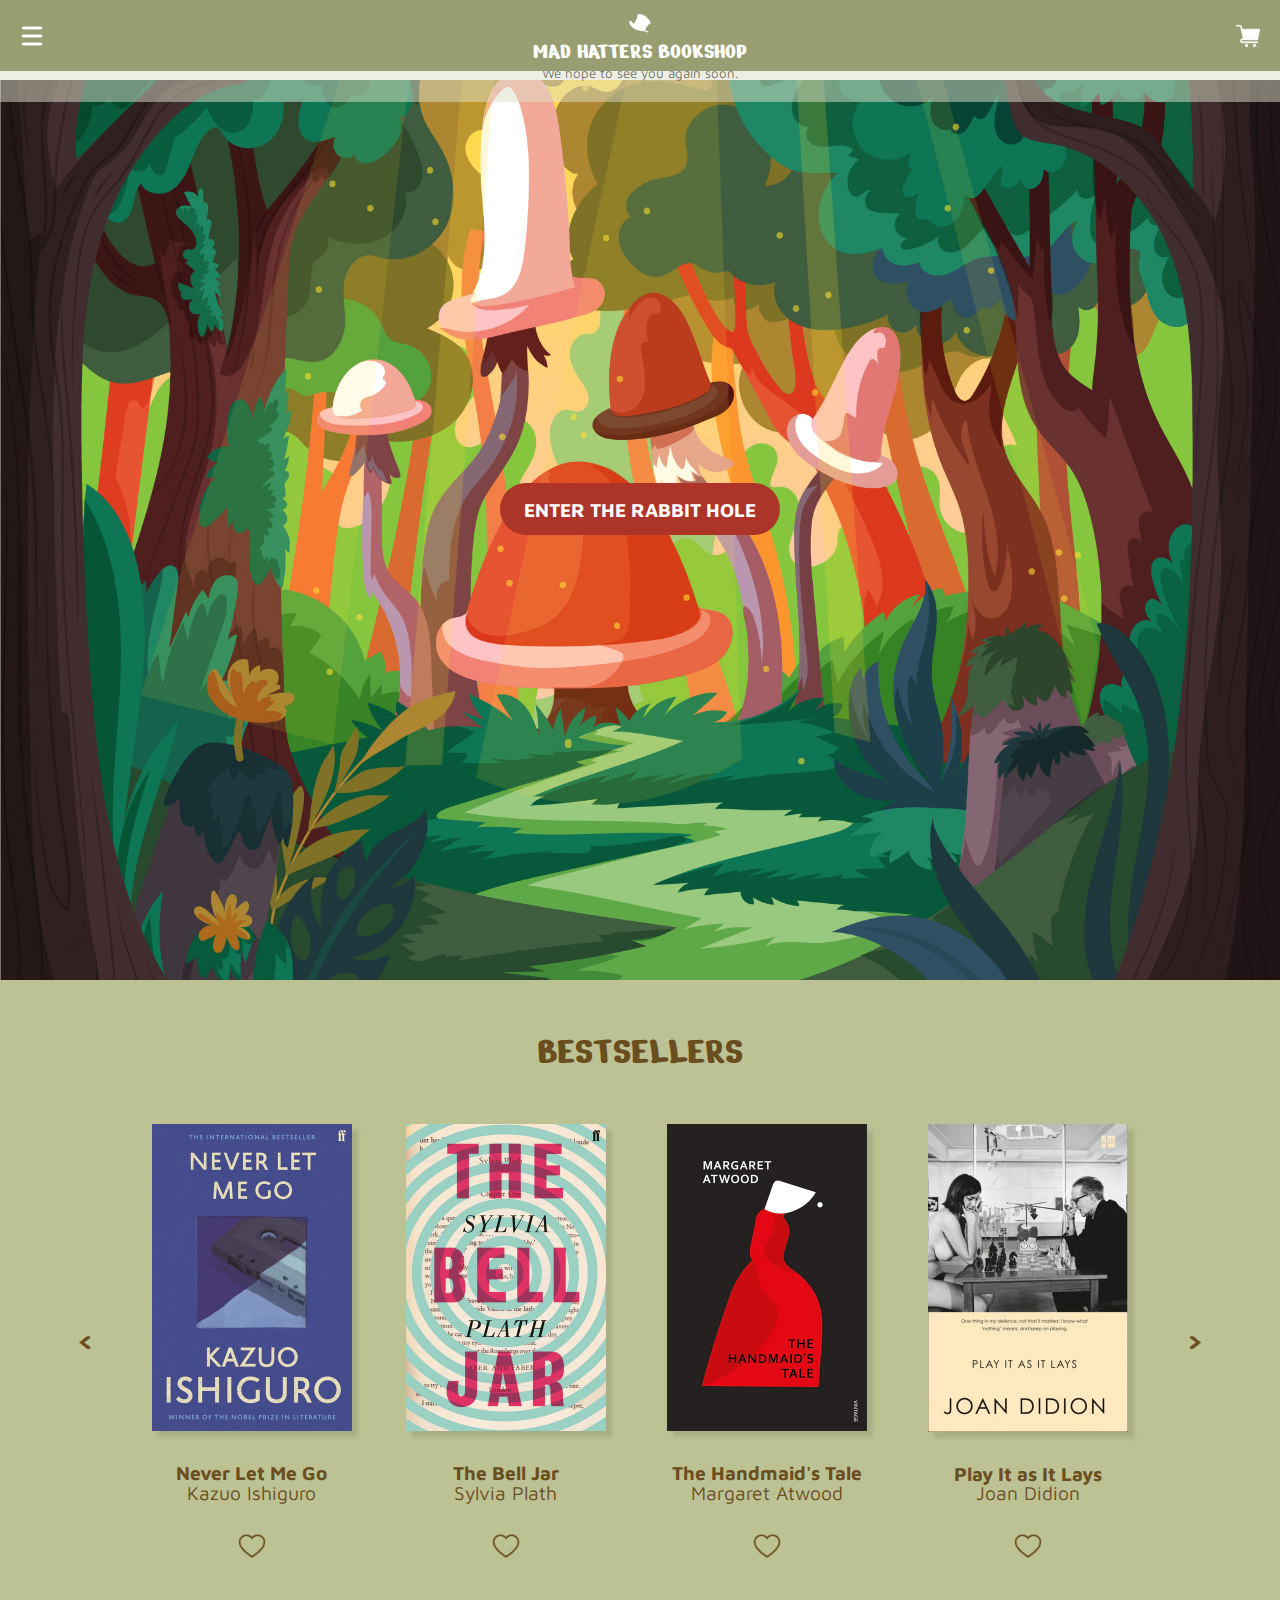
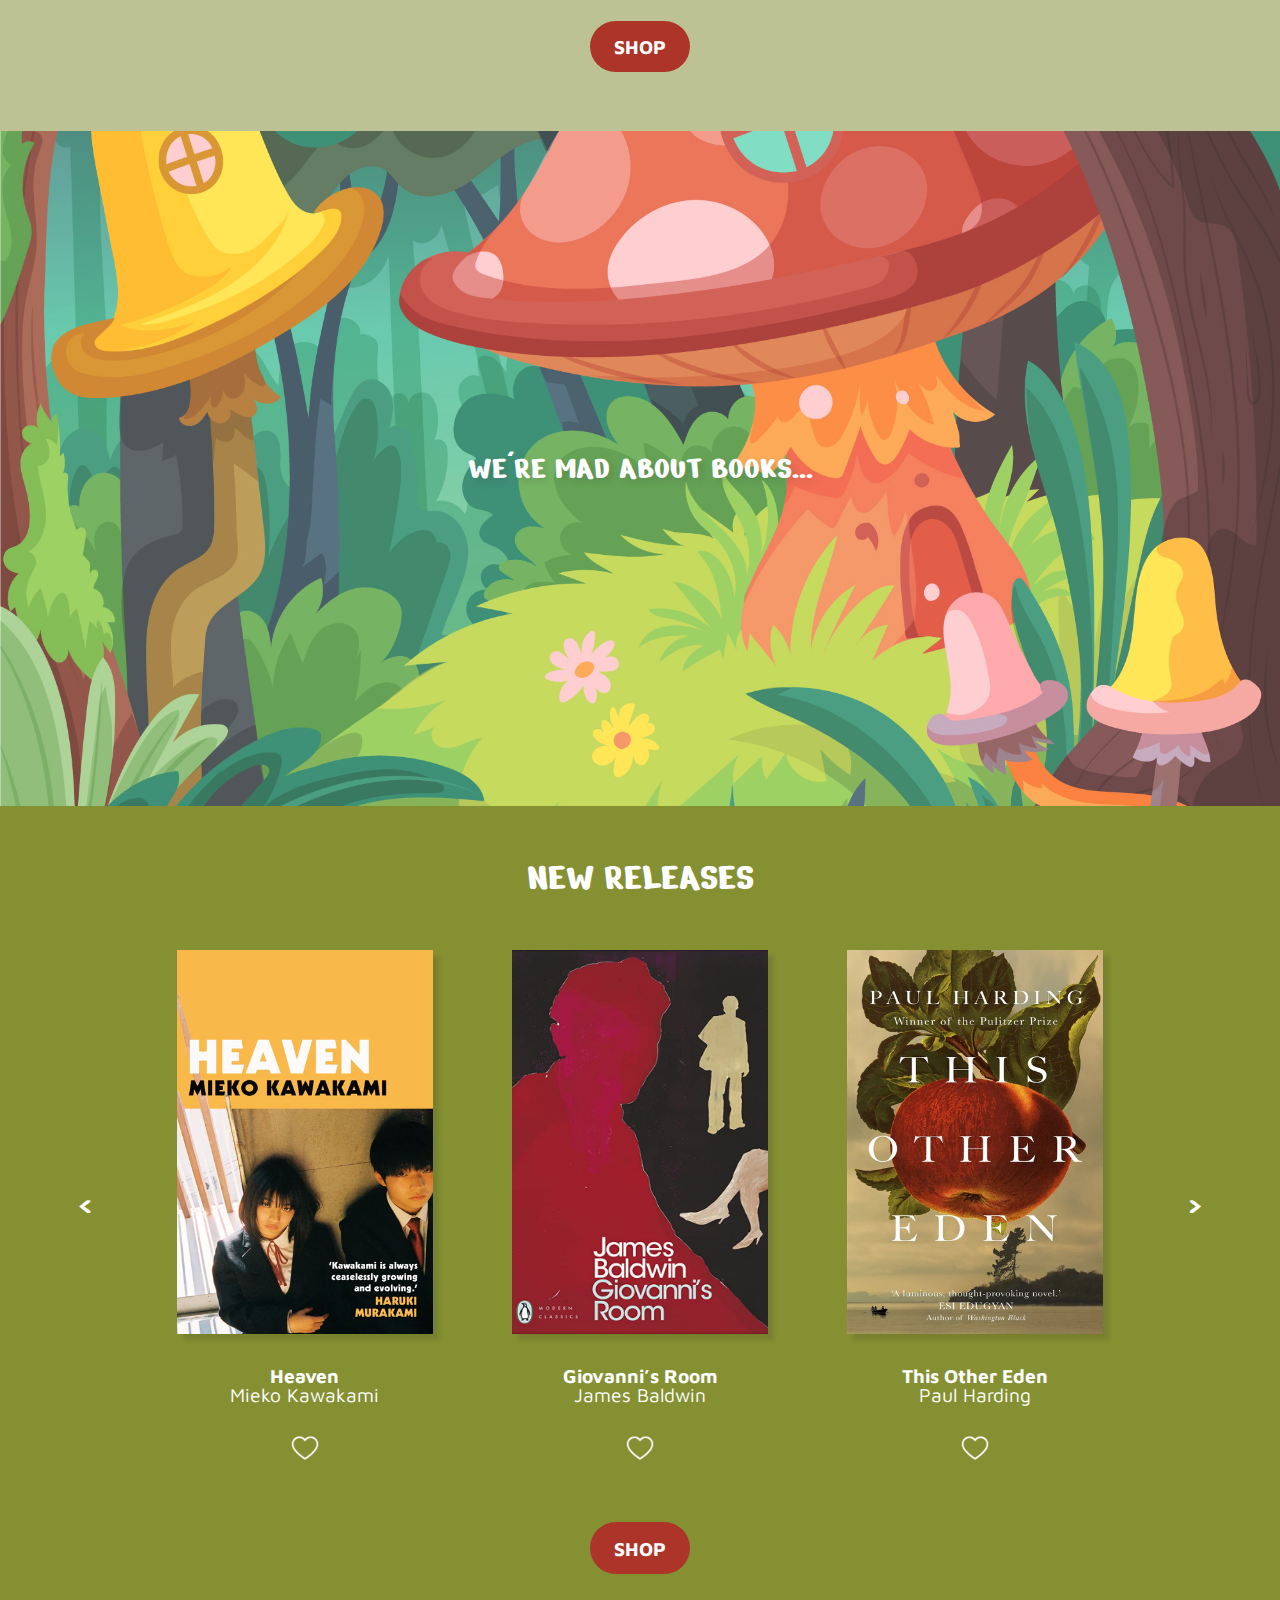
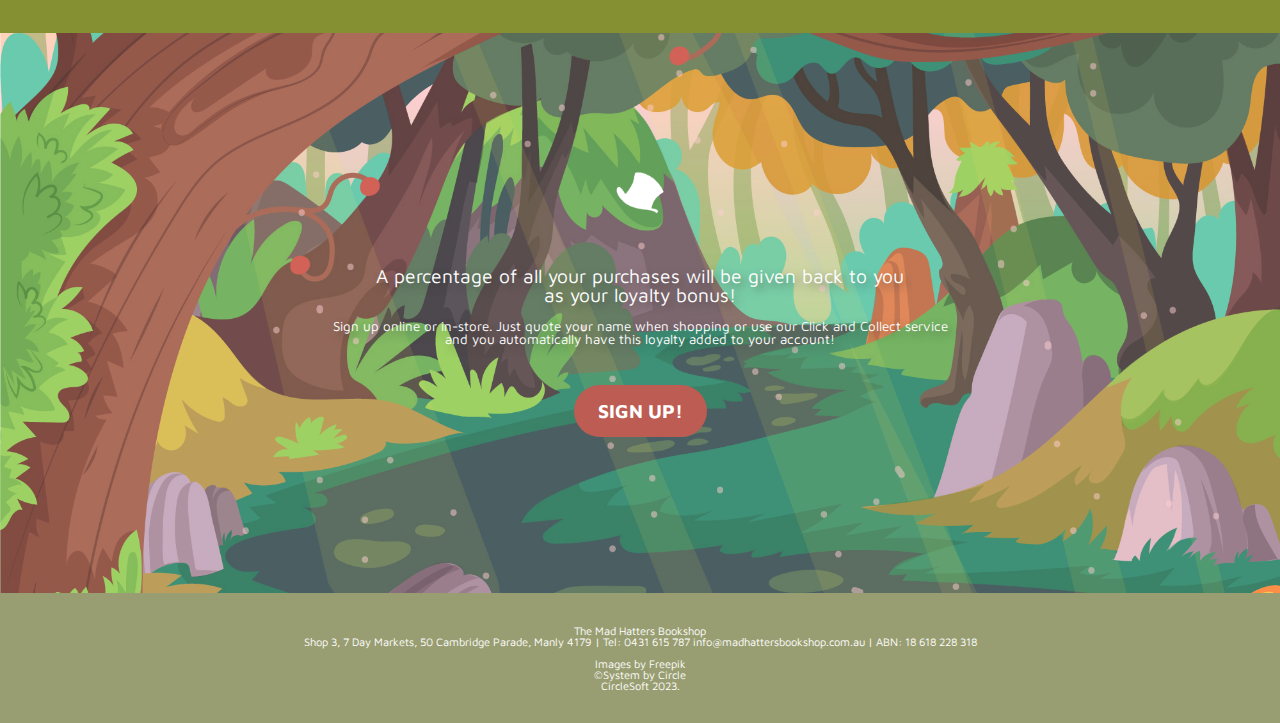
==== index.html @ 06f4a1dd "Merge branch 'main' of https://github.com/qiqqy/INFO20005-Project" ====
<!DOCTYPE html>
<html lang="en">
<head>
    <meta charset="UTF-8">
    <meta http-equiv="X-UA-Compatible" content="IE=edge">
    <meta name="viewport" content="width=device-width, initial-scale=1.0">
    <title>Home</title>
    <link rel="icon" href="Images/icons/hat-brown.png" type="image/x-icon">
    <!--css file links-->
    <link rel="stylesheet" type="text/css" href="styles.css">
    <link rel="stylesheet" type="text/css" href="colours.css">
    <link rel="stylesheet" type="text/css" href="typography.css">
    <!--font links-->
    <link rel="preconnect" href="https://fonts.googleapis.com">
    <link rel="preconnect" href="https://fonts.gstatic.com" crossorigin>
    <link href="https://fonts.googleapis.com/css2?family=Nerko+One&display=swap" rel="stylesheet">
    <link href="https://fonts.googleapis.com/css2?family=Maven+Pro:wght@400;500;600;700;800;900&display=swap" rel="stylesheet">
</head>
<body>
    <!--order confirmation-->
    <div id="confirmation" class="confirmation">
        <a href="javascript:void(0)" class="close-button" onclick="closeConfirmation()">&times;</a>
        <h6 class="bold">
            ORDER PLACED!
            </h6>
            <br>
            <h6>A confirmation email will be sent to your email shortly. 
                Thank you for shopping at Mad Hatters Bookshop. <br> We hope to see you again soon.
            </h6>
    </div>
     <!--side menu-->
     <div id="menu" class="menu">
        <a href="javascript:void(0)" class="close-button" onclick="closeMenu()">&times;</a>
        <h3>
            <a href="#about">About</a>
            <a href="#what's-on">What's On</a>
            <a href="#book-clubs">Book Clubs</a>
            <a href="#schools">Schools</a>
            <a href="#mad-Rewards">Mad Rewards</a>
            <a href="#Whimsical-tales">Whimsical Tales</a>
            <a href="#blog">Blog</a>
            <a href="#contact">Contact</a>
        </h3>
    </div>
    <!--side cart-->
    <div id="cart" class="cart">
        <div class="cart-top">
            <div class="cart-heading">
                <h1>YOUR CART</h1>
                <a href="javascript:void(0)" class="close-button" onclick="closeCart()">&times;</a>
            </div>
            <div class="shopping__books-block">
                <div class="shopping__product-card">
                    <img src="Images/book-covers/giovannis-room.webp" alt="Giovanni's Room by James Baldwin" class="shopping__product-card__image" onclick = "redirectToProduct()">
                    <div class="shopping__product-card__content" onclick = "redirectToProduct()">
                        <h6>Giovanni's Room</h6>
                        <h6>James Baldwin</h6>
                        <br>
                        <h6>$25.00</h6>
                        <p class="quantity-input">-&nbsp;&nbsp;&nbsp;1&nbsp;&nbsp;&nbsp;+</p>
                    </div>
                    <div class="close-button">&times;</div>
                </div>
                <div class="shopping__product-card">
                    <img src="Images/book-covers/play-it-as-it-lays.webp" alt="Play It As It Lays by Joan Didion" class="shopping__product-card__image" onclick = "redirectToProduct2()">
                    <div class="shopping__product-card__content" onclick = "redirectToProduct2()">
                        <h6>Play It As It Lays</h6>
                        <h6>Joan Didion</h6>
                        <br>
                        <h6>$25.00</h6>
                        <p class="quantity-input">-&nbsp;&nbsp;&nbsp;1&nbsp;&nbsp;&nbsp;+</p>
                    </div>
                    <div class="close-button">&times;</div>
                </div>
            </div>
        </div>
        <div class="cart-bottom">
            <div class="cart-total">
                <h4>TOTAL:</h4>
                <h4>46.00 AUD</h4>
            </div>
            <button class="button" onclick = "redirectToCheckout()">CHECKOUT</button>
        </div>
    </div>
    <!--main content-->
    <header>
        <div class="nav">
            <div class="header">
            <ul>
                <li onclick="openMenu()"><img src="Images/icons/menu.png" alt="Menu" class="icon"></li>
                <li>
                    <a href="index.html" class="center">
                        <img src="Images/icons/hat-white.png" alt="" class="icon icon--logo">
                        <h1 class="title">MAD HATTERS BOOKSHOP</h1>
                    </a>
                </li>
                <li onclick="openCart()"><img src="Images/icons/cart.png" alt="Cart" class="icon"></li>
            </ul>
            </div>
            <input class="searchbar" type="text" placeholder=""></input>
        </div>
    </header>
    <main>
        <div class="hero-banner"> 
            <button onclick="scrollToSection()" class="button button--hero-banner">ENTER THE RABBIT HOLE</button>
        </div>
        <div id="bestsellers" class="bestsellers">
            <h1>BESTSELLERS</h1>
            <div class="books-block">
                <button class="scroll-arrow">&lt;</button>
                <div class="product-card">
                    <img src="Images/book-covers/never-let-me-go.webp" alt="Never Let Me Go by Kazuo Ishiguro" class="product-card__image">
                    <div class="product-card__content">
                        <h5>Never Let Me Go</h5>
                        <h5>Kazuo Ishiguro</h5>
                    </div>
                    <img src="Images/icons/heart.png" class="icon icon--heart">
                    <img src="Images/icons/heart-filled.png" class="icon">
                </div>            
                <div class="product-card">
                    <img src="Images/book-covers/the-bell-jar.webp" alt="The Bell Jar by Sylvia Plath" class="product-card__image">
                    <div class="product-card__content">
                        <h5>The Bell Jar</h5>
                        <h5>Sylvia Plath</h5>
                    </div>
                    <img src="Images/icons/heart.png" class="icon icon--heart">
                    <img src="Images/icons/heart-filled.png" class="icon">
                </div>
                <div class="product-card">
                    <img src="Images/book-covers/the-handmaids-tale.webp" alt="The Handmaid's Tale by Margaret Atwood" class="product-card__image">
                    <div class="product-card__content">
                        <h5>The Handmaid's Tale</h5>
                        <h5>Margaret Atwood</h5>
                    </div>
                    <img src="Images/icons/heart.png" class="icon icon--heart">
                    <img src="Images/icons/heart-filled.png" class="icon">
                </div>
                <div class="product-card">
                    <img src="Images/book-covers/play-it-as-it-lays.webp" alt="Play It as It Lays by Joan Didion" class="product-card__image" onclick = "redirectToProduct2()">
                    <div class="product-card__content" onclick = "redirectToProduct2()">
                        <h5>Play It as It Lays</h5>
                        <h5>Joan Didion</h5>
                    </div>
                    <img src="Images/icons/heart.png" class="icon icon--heart">
                    <img src="Images/icons/heart-filled.png" class="icon">
                </div>
                <button class="scroll-arrow">&gt;</button>
            </div>
            <button onclick = "redirectToShopping()" class="button">SHOP</button>
        </div>
        <div class="hero-banner hero-banner--image2">
            <h2>WE'RE MAD ABOUT BOOKS...</h2>
        </div>
        <div class="new-releases">
            <h1>NEW RELEASES</h1>
            <div class="books-block books-block--white">
                <button class="scroll-arrow scroll-arrow--white">&lt;</button>
                <div class="product-card">
                    <img src="Images/book-covers/heaven.webp" alt="Heaven by Mieko Kawakami" class="product-card__image product-card__image--large">
                    <div class="product-card__content">
                        <h5>Heaven</h5>
                        <h5>Mieko Kawakami</h5>
                    </div>
                    <img src="Images/icons/heart-white.png" class="icon icon--heart">
                    <img src="Images/icons/heart-filled.png" class="icon">
                </div>            
                <div class="product-card">
                    <img src="Images/book-covers/giovannis-room.webp" alt="Giovanni's Room by James Baldwin" class="product-card__image product-card__image--large" onclick = "redirectToProduct()">
                    <div class="product-card__content" onclick = "redirectToProduct()">
                        <h5>Giovanni’s Room</h5>
                        <h5>James Baldwin</h5>
                    </div></a>
                    <img src="Images/icons/heart-white.png" class="icon icon--heart">
                    <img src="Images/icons/heart-filled.png" class="icon">
                </div>
                <div class="product-card">
                    <img src="Images/book-covers/this-other-eden.webp" alt="This Other Eden by Paul Harding" class="product-card__image product-card__image--large">
                    <div class="product-card__content">
                        <h5>This Other Eden</h5>
                        <h5>Paul Harding</h5>
                    </div>
                    <img src="Images/icons/heart-white.png" class="icon icon--heart">
                    <img src="Images/icons/heart-filled.png" class="icon">
                </div>
                <button class="scroll-arrow scroll-arrow--white">&gt;</button>
            </div>
            <button class="button">SHOP</button>
        </div>
        <div class="sign-up hero-banner hero-banner--image3">
            <img src="Images/icons/hat-white.png" alt="" class="icon icon--heart">
            <h4>
                DID YOU KNOW...<br>
                that by joining our Mad Rewards program, you can earn<br> 
                free books by being a regular customer?
            </h4>
            <br>
            <br>
            <h5>
                A percentage of all your purchases will be given back to you<br>
                as your loyalty bonus!<br>
            </h5>
            <br>
            <h6>
                Sign up online or in-store. Just quote your name when shopping or use our Click and Collect service<br>
                and you automatically have this loyalty added to your account!
            </h6>
            <button class="button">SIGN UP!</button>
        </div>
    </main>
    <footer>
        <div class="footer">
            <p>
                The Mad Hatters Bookshop<br>
                Shop 3, 7 Day Markets, 50 Cambridge Parade, Manly 4179 | Tel: 0431 615 787  info@madhattersbookshop.com.au | ABN: 18 618 228 318<br>
                <br>
                Images by <a href="https://www.freepik.com/free-vector/hand-drawn-flat-design-enchanted-forest-illustration_25259719.htm#from_view=detail_serie">Freepik</a><br>
                ©System by Circle<br>
                CircleSoft 2023.
            </p>
        </div>
    </footer>
    <!-- JS file link -->
    <script src="script.js"></script>
</body>
</html>
---- styles.css ----
/* 
CSS Reset

    http://meyerweb.com/eric/tools/css/reset/ 
   v2.0 | 20110126
   License: none (public domain)
*/

html, body, div, span, applet, object, iframe,
h1, h2, h3, h4, h5, h6, p, blockquote, pre,
a, abbr, acronym, address, big, cite, code,
del, dfn, em, img, ins, kbd, q, s, samp,
small, strike, strong, sub, sup, tt, var,
b, u, i, center,
dl, dt, dd, ol, ul, li,
fieldset, form, label, legend,
table, caption, tbody, tfoot, thead, tr, th, td,
article, aside, canvas, details, embed, 
figure, figcaption, footer, header, hgroup, 
menu, nav, output, ruby, section, summary,
time, mark, audio, video {
	margin: 0;
	padding: 0;
	border: 0;
	font-size: 100%;
	font: inherit;
	vertical-align: baseline;
}
/* HTML5 display-role reset for older browsers */
article, aside, details, figcaption, figure, 
footer, header, hgroup, menu, nav, section {
	display: block;
}
body {
	line-height: 1;
}
ol, ul {
	list-style: none;
}
blockquote, q {
	quotes: none;
}
blockquote:before, blockquote:after,
q:before, q:after {
	content: '';
	content: none;
}
table {
	border-collapse: collapse;
	border-spacing: 0;
}



@import url('colours.css');
@import url('typography.css');

/* UTILITY CLASSES */

.center{
    display: flex;
    flex-direction: column;
    align-items: center;
    justify-content: center;
}

.left-align {
    text-align: left;
  }

.nerko-one {
    font-family: Nerko One;
}

.wider-letter-spacing {
    letter-spacing: 0.125rem;
  }

.margin-top {
    margin-top: var(--spacing-lg);
}

.bold {
    font-weight: bold;
}

/* GENERAL */

.title{
    font-size: var(--text-lg);
    font-family: Nerko One;
    color: var(--white);
    padding: 0;
    margin: var(--spacing-xxxs) var(--spacing-xxs) var(--spacing-xxs) var(--spacing-xxs);
}

.button{
    font-size: var(--text-md);
    font-family: Maven Pro;
    font-weight: bold;
    text-decoration: none;
    padding: var(--spacing-sm) var(--spacing-md);
    border: none;
    border-radius: 50px;
    margin: var(--spacing-lg);
    background-color: var(--red);
    color: var(--white);
    max-width: fit-content;
    align-self: center;
    cursor: pointer;
    text-transform: uppercase;
}

.button--hero-banner{
    margin-bottom: 5rem;
}

.button--small{
    font-size: var(--text-sm);
    margin: var(--spacing-sm);
}

.button:hover{
    background-color: var(--white);
    color: var(--green);
}

.close-button{
    position: absolute;
    right: var(--spacing-sm);
    padding: var(--spacing-sm);
    font-size: var(--text-md);
    color: var(--white);
    cursor: pointer;
}

.icon{
    width: 1.5em;
    height: auto;
    cursor: pointer;
}

.icon:not(.icon--logo):hover {
    transform: scale(1.1);
  }

.icon--heart{
    width: 1.5em;
    height: auto;
    transform: scale(1.1);
  }

.icon--logo{
    margin-top: 0.75rem;
}

h1{
    font-size: var(--text-xxxl);
    font-family: Nerko One;
    text-align: center;
}

h2{
    font-size: var(--text-xxl);
    font-family: Nerko One;
    text-align: center;
}

h3{
    font-size: var(--text-xl);
    font-family: Maven Pro;
    text-align: center;
}

h4{
    font-size: var(--text-lg);
    font-family: Maven Pro;
    text-align: center;
}

h5{
    font-size: var(--text-md);
    font-family: Maven Pro;
    text-align: center;
}

h6{
    font-size: var(--text-sm);
    font-family: Maven Pro;
    text-align: center;
}

p{
    font-size: var(--text-xs);
    font-family: Maven Pro; 
    text-align: center;
}

a{
    text-decoration: none;
    color: var(--color-link);
}

a:visited {
    color: var(--color-visited-link);
}

/* HOMEPAGE */

/* header */
.nav{
    background-color: var(--green);
    position: fixed;
    width: 100%;
    top: 0%;
    left: 0%;
    z-index: 9998;
}

ul{
    display: flex;
    justify-content: space-between;
    list-style-type: none;
    padding: 0 var(--spacing-md);
}

li{
    display: flex;
    align-items: center;
}

input.searchbar[type="text"] {
    background-color: var(--light-grey);
    position: fixed;
    background-image: url("Images/icons/Search.svg");
    background-repeat: no-repeat;
    border: none;
    border-radius: 0;
    width: 100%;
    opacity: 0.5;
    height: 0.7rem;
}

.menu{
    display: flex;
    flex-direction: column;
    background-color: var(--green-olive);
    height: 100vh;
    z-index: 9999;
    top: 0;
    left: 0;
    position: fixed;
    overflow-x: hidden;
    padding: var(--spacing-lg);
    transition: 0.5s ease-in;
    display: none;
}

.menu h3{
    padding-top: var(--spacing-sm);
}

.menu a:hover{
    transform: scale(1.1);
}

.menu a{
    text-decoration: none;
    color: var(--white);
    font-size: var(--text-md);
    display: block;
    padding: var(--spacing-sm);
}

.menu .close-button{
    font-size: var(--text-xl);
    padding: var(--spacing-xxxs);
}

.cart{
    display: flex;
    flex-direction: column;
    justify-content: space-between;
    background-color: var(--green-olive);
    z-index: 9999;
    top: 0;
    right: 0;
    bottom: 0;
    position: fixed;
    overflow-x: hidden;
    padding: var(--spacing-lg) var(--spacing-xxl) 0 var(--spacing-xl); 
    transition: 0.5s ease-in;
    display: none;
}
  
.cart h1{
    font-size: var(--spacing-lg);
    color: var(--white);
    padding: var(--spacing-xxxs) 0;
}

.cart h4{
    color: var(--white);
    font-size: var(--text-md);
    font-weight: bold;
}

.cart-heading{
    display: flex;
    justify-content: space-between;
}

.cart-heading .close-button{
    font-size: var(--text-xl);
    padding: var(--spacing-xxxs);
}

.cart .shopping__books-block{
    display: flex;
    flex-direction: column;
    justify-content: flex-start;
    align-content: flex-start;
}

.cart .shopping__product-card{
    flex-direction: row;
}

.cart .shopping__product-card__image{
    width: 6em;
    height: 9em;
}

.cart .shopping__product-card__content{
    padding-left: var(--spacing-md);
}

.cart .shopping__product-card__content h6{
    text-align: left;
    color: var(--white);
}

.cart .quantity-input{
    background-color: var(--green-olive);
    border: 0.8px solid var(--white);
    padding: 0.4rem;
    font-size: 0.8rem;
    cursor: pointer;
    margin-left: 0;
}

.cart-bottom{
    display: flex;
    flex-direction: column;
    margin-top: var(--spacing-xl);
}

.cart-total{
    display: flex;
    justify-content: space-between;
}

.cart .button{
    align-self:flex-end;
    margin: var(--spacing-sm) 0 var(--spacing-lg) 0;
    padding: var(--spacing-xs) var(--spacing-xl);
    text-align: center;
    align-self: flex-end;
}


/* main */
body{
    width: 100%;
    padding-top: 1.5rem;
    overscroll-behavior: none;
}

.hero-banner{
    background-image: url("Images/hero-banner.jpg"); 
    background-attachment: scroll;
    background-size: cover;
    background-position: center 50%; 
    display: flex;
    justify-content: center;
    flex-direction: column;
    height: 100vh;
    align-items: center;
}

.hero-banner--image2 {
    background-image: url("Images/hero-banner-2.jpg"); 
    background-color: var(--brown);
    opacity: 0.8;
    color: var(--white);
    justify-content: center;
    height: 75vh;
    text-shadow: 0.25rem 0.25rem 0.5rem rgba(0, 0, 0, 0.2);

}

.hero-banner--image3 {
    background-image: url("Images/hero-banner-3.jpg"); 
    background-color: var(--brown);
    opacity: 0.8;
    color: var(--white);
    justify-content: center;
    height: 35rem;
    text-shadow: 0.25rem 0.25rem 0.5rem rgba(0, 0, 0, 0.5);
}

.hero-banner--image3 h4{
    font-weight: bold;
}

.hero-banner--image3 .icon{
    width: 3em;
    height: auto;
    padding: var(--spacing-md)
}

.bestsellers{
    color: var(--brown);
    background-color: var(--green-light);
    display: flex;
    flex-direction: column;
    justify-content: center;
    padding: var(--spacing-xl) 0 var(--spacing-md) 0;
}

.books-block{
    display: flex;
    flex-wrap: wrap;
    justify-content: space-between;
    margin: var(--spacing-lg) var(--spacing-xl) var(--spacing-xxxs) var(--spacing-xl);
    color: var(--brown);
}

.books-block--white{
    color: var(--white);
}

.scroll-arrow {
    color: var(--brown);
    background: none;
    border: none;
    font-size: var(--text-xl);
    font-family: Nerko One;
    cursor: pointer;
    margin: var(--spacing-sm) var(--spacing-sm);
  }

.scroll-arrow--white {
    color: var(--white);
}

.product-card{
    display: flex; 
    flex-direction: column;
    justify-content: space-between;
    align-items: center;
    margin: var(--spacing-md);
}

.product-card__image{
    width: 12.5rem;
    box-shadow: 0.4rem 0.4rem 0.25rem rgba(0, 0, 0, 0.1);
    cursor: pointer;
}

.product-card__image--large{
    width: 16rem;
    height: 24rem;
}

.product-card__image:hover{
    transform: scale(1.1);
}

.product-card__content{
    text-align: center; 
    margin: var(--spacing-lg) var(--spacing-sm);
    cursor: pointer;
}

.product-card h5:first-child{
font-weight: bold;
}

.new-releases{
    color: var(--white);
    background-color: var(--green-dark);
    display: flex;
    flex-direction: column;
    justify-content: center;
    padding: var(--spacing-xl) 0 var(--spacing-md) 0;
}

.sign-up{
    color: var(--white);
    background-color: grey;
    display: flex;
    flex-direction: column;
    justify-content: center;
}

/* footer */
.footer{
    color: var(--white);
    background-color: var(--green);
    display: flex;
    justify-content: center;
    padding: var(--spacing-lg);
}

/* SHOPPING PAGE */

.shopping{
    display: flex;
    flex-direction: column;
    background-color: var(--green-light);
    padding: var(--spacing-xxl) var(--spacing-xxl) var(--spacing-xl) var(--spacing-xxl);
}

.shopping__top{
    display: flex;
    justify-content: space-between;
    color: var(--brown);
    margin: var(--spacing-lg) 0;
}

.shopping__top .icon{
    width: 2em;
    height: auto;
}

.shopping__books-block{
    display: flex;
    justify-content: space-between;
    flex-wrap: wrap;
    color: var(--brown);
}

.shopping__product-card{
    display: flex;
    flex-direction: column;
    justify-content: center;
    align-items: space-between;
    margin: var(--spacing-md) var(--spacing-xl) var(--spacing-lg) 0;
}

.shopping__product-card__image{
    width: 10em;
    height: 15em;
    box-shadow: 0.4rem 0.4rem 0.25rem rgba(0, 0, 0, 0.1);
    cursor: pointer;
}

.shopping__product-card__image:hover{
    transform: scale(1.02);
}

.shopping__product-card__content{
    display: flex;
    flex-direction: column;
    text-align: center;
    margin: var(--spacing-sm) 0 var(--spacing-xxxs) 0;
    cursor: pointer;
}

.shopping__product-card h6:first-child{
    font-weight: bold;
}

.shopping__product-card h6:last-child{
    font-weight: bold;
}

.shopping__product-card__buttons{
    display: flex;
    justify-content: center;
    align-items: center;
}

.shopping__bottom{
    display: flex;
    justify-content: center;
    align-items: center;
    margin-top: var(--spacing-xl);
}

.shopping__bottom .icon{
    height: 2em;
    width: auto;
}

/* PRODUCT PAGE */

.product{
    display: flex;
    flex-direction: column;
    justify-content: center;
    background-color: var(--green-light);
    padding: var(--spacing-xxl);
    color: var(--brown);
}

.product-block{
    display: flex;
    flex-direction: row;
    justify-content: center;
    margin: var(--spacing-lg);
}

.product__product-card__image {
    width: 50%;
    height: 50%;
    object-fit: contain;
    box-shadow: 0.5rem 0.5rem 0.25rem rgba(0, 0, 0, 0.1);
  }
  

.product__product-card__content{
    display: flex;
    flex-direction: column;
    margin-left: var(--spacing-xl);
    align-items: space-between;
}

.product__product-card__content > * + *{
    margin-top: var(--spacing-xxs);
}

.product__product-card__content :nth-child(3) {
    margin-top: var(--spacing-sm);
    margin-bottom: var(--spacing-md);
  }

.product__product-card__content > :nth-last-child(-n+3) { /* quantity and add to cart buttons */ 
    margin-left: auto;
}

.book-description h6 {
    font-size: 1rem;
    line-height: 130%;
}

.book-description > * + *{
    margin-top: var(--spacing-sm);
}

.book-info > * + *{
    margin-top: var(--spacing-xxs);
}

  .label {
    font-weight: bold;
  }

  .product-count {
    display: flex;
    align-items: center;
    margin-top: var(--spacing-xl);
    margin-bottom: var(--spacing-md);
  }

  
  .quantity-input {
    width: auto;
    text-align: center;
    font-family: Maven Pro;
    background-color: var(--green-light);
    color: var(--white);
    border: 1px solid var(--white);
    padding: 0.4rem;
    font-size: 1rem;
    cursor: pointer;
    margin: var(--spacing-xl) var(--spacing-md);
  }
  

/* CHECKOUT PAGE */

.checkout{
    display: flex;
    flex-direction: row;
    justify-content: space-between;
    background-color: var(--green-light);
    padding: var(--spacing-xl) var(--spacing-xxl) var(--spacing-xxl) var(--spacing-xxl);
}
  
.payment-form{
    display: flex;
    flex-direction: column;
    width: 90vh;
}

.form-group{
    margin-bottom: var(--spacing-sm);
    width: 97%;
}

.form-group span{
    color: var(--brown);
    font-size: var(--text-xs);
    font-family: Maven Pro;
}

.form-group-half{
    margin-bottom: var(--spacing-sm);
    display: flex;
    flex-direction: row;
    justify-content: space-between;
}

.form-group-half input[type="text"]{
    display: flex;
    flex-direction: row;
    justify-content: space-between;
    width: 45%;
}
   
.form-heading{
    color: var(--brown);
    text-align: left;
    margin-top: var(--spacing-md);
    margin-bottom: var(--spacing-xxs);
}

input[type="text"]{
    width: 100%;
    padding: 0.6rem;
    border: none;
    background-color: var(--brown-light);
    border-radius: 0.5rem;
}


  input[type="text"]::placeholder{
    color: var(--brown);
    font-family: Maven Pro;
    opacity: 1;
}

input[type="radio"]{
    width: 100%;
    padding: 0.6rem;
    border: none;
    background-color: var(--brown-light);
}

.radio-options{
    display: flex;
    flex-direction: row;
    justify-content: space-between;
}
  
.radio-button {
    color: var(--brown);
    display: inline-block;
    padding: var(--spacing-xs) var(--spacing-xxl);
    border: 3px solid var(--brown-light);
    background-color: var(--brown-light);
    cursor: pointer;
    margin-bottom: var(--spacing-sm);
}

.radio-button input[type="radio"] {
    display: none;
}

.radio-button:hover {
    background-color: var(--grey); 
}

.review{
    display: flex;
    flex-direction: column;
    width: 50vh;
}

.review h3{
    color: var(--brown);
    font-weight: bold;
    font-size: var(--text-lg);
    margin-top: var(--spacing-xxxs);
    opacity: 0.7;
}

.review .shopping__books-block{
    display: flex;
    flex-direction: column;
    padding-bottom: var(--spacing-sm);
}

.review .shopping__product-card{
    display: flex;
    flex-direction: row;
    justify-content: flex-start;
    margin: var(--spacing-xs) 0;
}

.review .shopping__product-card__image{
    width: 4rem;
    height: 6rem;
}

.review .shopping__product-card__content{
    display: flex;
    flex-direction: row;
    justify-content: space-between;
    width: 100%;
    text-align: left;
    padding-left: var(--spacing-md);
}

.review .shopping__product-card__content h6{
    text-align: left;
}

.review .shopping__product-card__content .details h6:last-child{
    font-weight: normal;
}

.calculations{
    display: flex;
    flex-direction: row;
    justify-content: space-between;
    color: var(--brown);
}

.headings h6{
    text-align: left;
}

.footer--checkout{
    display: flex;
    flex-direction: column;
    justify-content: flex-start;
    padding: var(--spacing-lg) var(--spacing-xxl);
    font-weight: bold;
}

.total-price{
    display: flex;
    justify-content: space-between;
}

.footer--checkout .button{
    align-self: flex-end;
    padding: var(--spacing-xs) var(--spacing-xl);
    margin-right: 0;
    margin-bottom: var(--spacing-sm);
}

.footer--checkout a{
    color: var(--brown);
    align-self: flex-end;
    margin-right: var(--spacing-xxxs);
}
---- colours.css ----
:root {
      /* Color palette */
    --green: #999E72;
    --red: #AD3428;

    --green-light: #BCC293;
    --green-dark: #859033;
    --green-olive: #807B55; /* for side shopping cart */
    
    --brown: #6B4E20;
    --brown-light: #a49f70;
  
    --grey: #bfbc9c;

    --white: #ffffff;
    --light-grey: #DEE0C9; /* for search bar */

    /* Links */
    --color-link: ;
    --color-visited-link: ; 

    /* Buttons */
    --color-hover: #ffffff;
    --color-active: #ffffff;
    --color-hover-text: #999E72;


}
---- typography.css ----
:root {

  /* Base size and scale ratio */
  --base-size: 1rem;
  --scale-ratio: 1.2;

  /* Text sizes */
  --text-xs: calc(var(--base-size) / (var(--scale-ratio) * var(--scale-ratio)));
  --text-sm: calc(var(--base-size) / (var(--scale-ratio)));
  --text-md: calc(var(--base-size) * var(--scale-ratio));
  --text-lg: calc(var(--base-size) * (var(--scale-ratio) * var(--scale-ratio)));
  --text-xl: calc(var(--base-size) * (var(--scale-ratio) * var(--scale-ratio) * var(--scale-ratio)));
  --text-xxl: calc(var(--base-size) * (var(--scale-ratio) * var(--scale-ratio) * var(--scale-ratio) * var(--scale-ratio)));
  --text-xxxl: calc(var(--base-size) * (var(--scale-ratio) * var(--scale-ratio) * var(--scale-ratio) * var(--scale-ratio) * var(--scale-ratio)));
  
  /* Spacing */
  --spacing-xxxs: 0.25em;
  --spacing-xxs: 0.375em;
  --spacing-xs: 0.5em;
  --spacing-sm: 0.75em;
  --spacing-md: 1.25em;
  --spacing-lg: 2em;
  --spacing-xl: 3.25em;
  --spacing-header: 4.45em;
  --spacing-xxl: 5.25em;
  --spacing-xxxl: 8.5em;
}
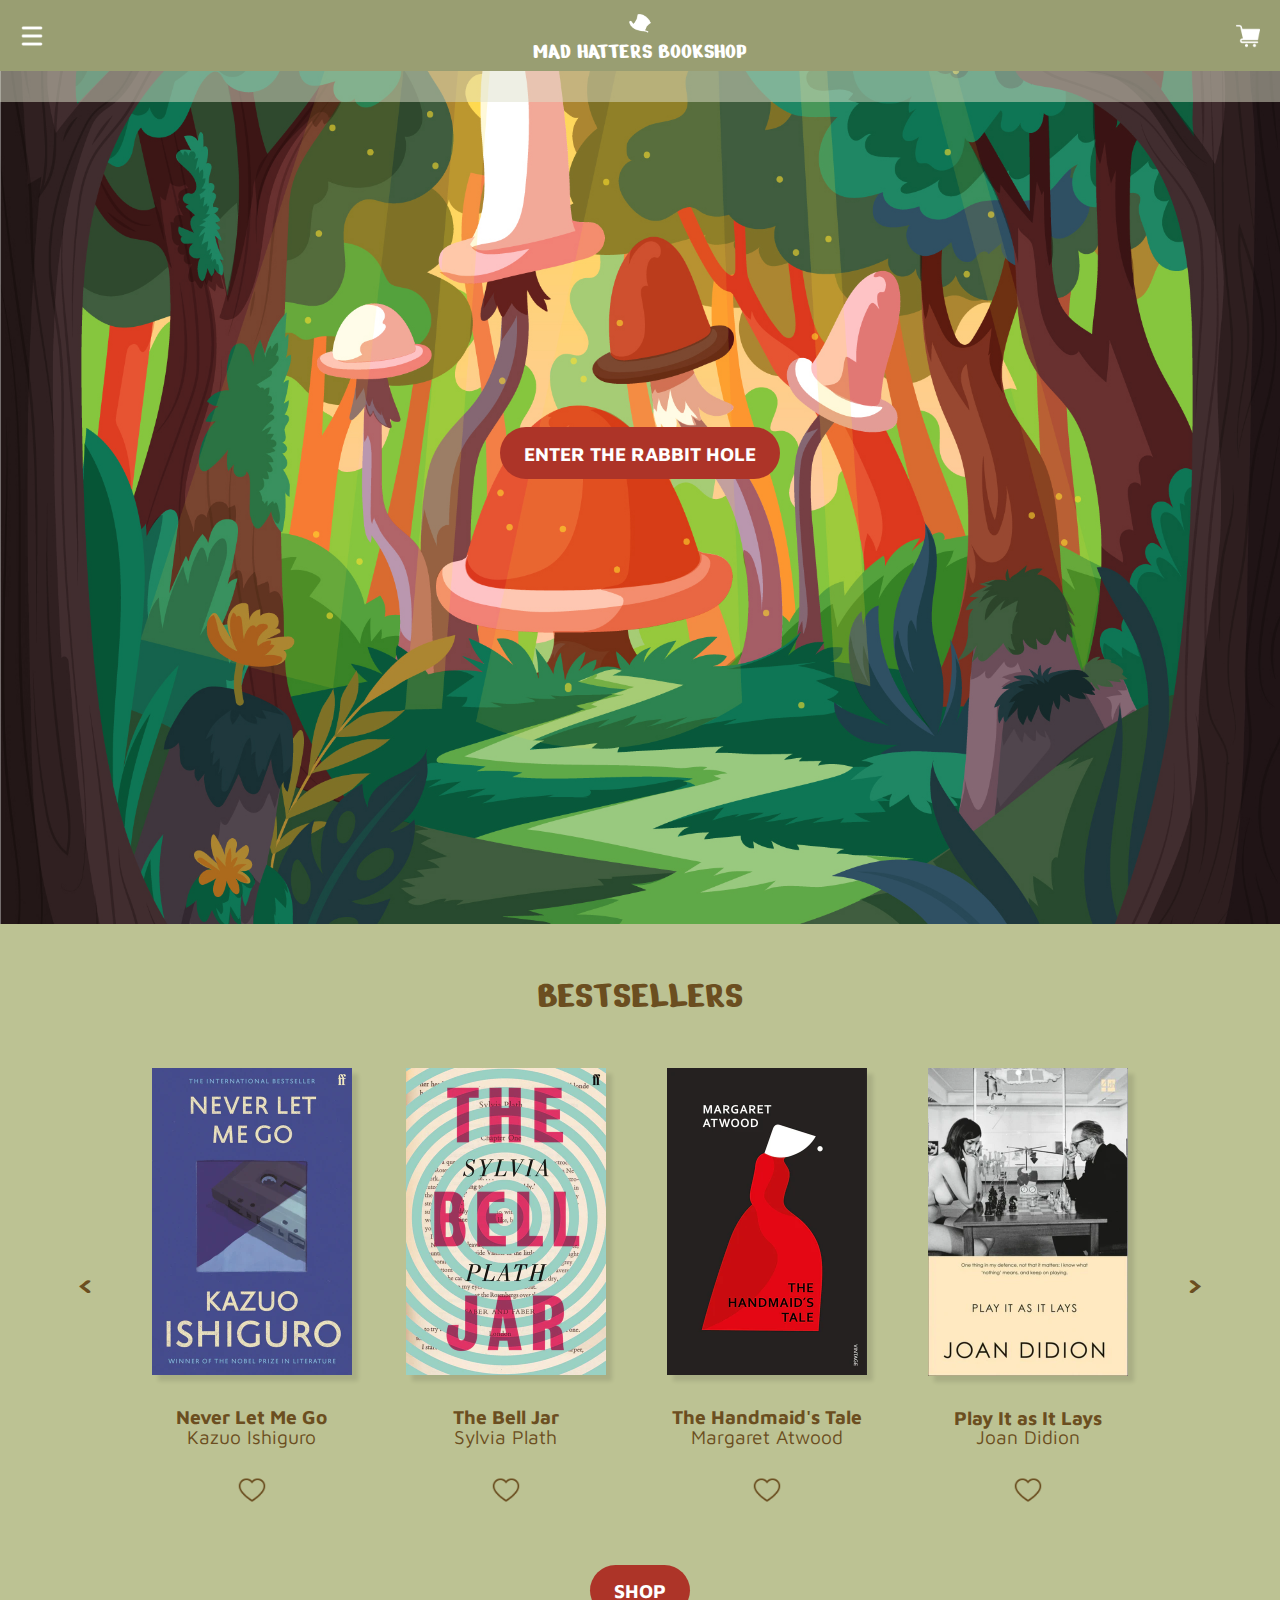
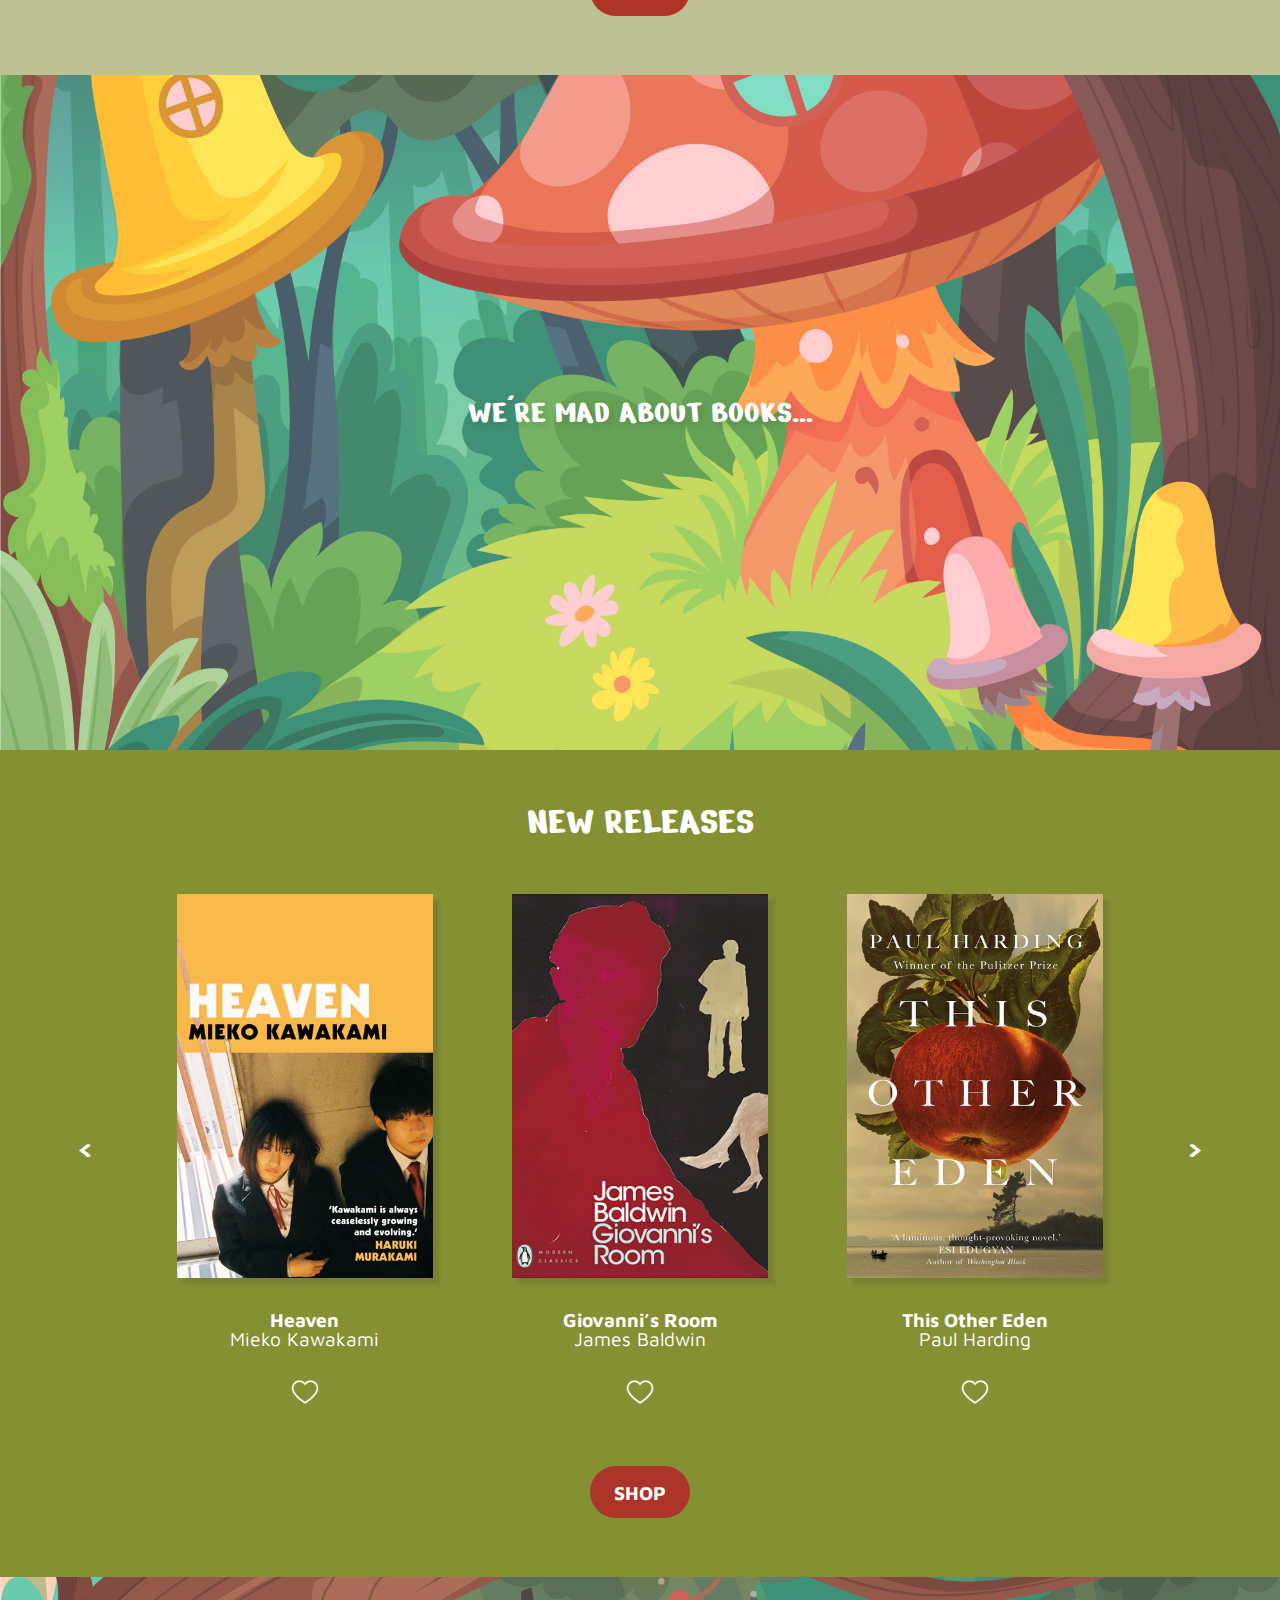
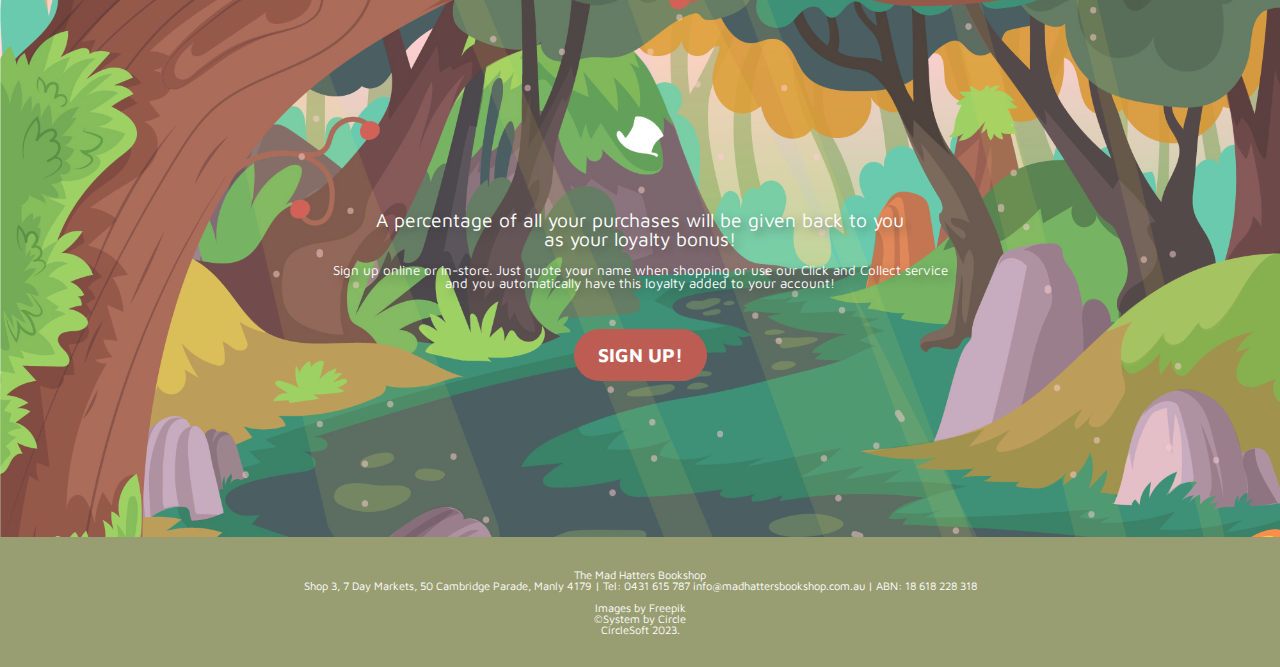
==== commit 2c87a222: "order confirmation banner" ====
--- a/index.html
+++ b/index.html
@@ -17,19 +17,8 @@
     <link href="https://fonts.googleapis.com/css2?family=Maven+Pro:wght@400;500;600;700;800;900&display=swap" rel="stylesheet">
 </head>
 <body>
-    <!--order confirmation-->
-    <div id="confirmation" class="confirmation">
-        <a href="javascript:void(0)" class="close-button" onclick="closeConfirmation()">&times;</a>
-        <h6 class="bold">
-            ORDER PLACED!
-            </h6>
-            <br>
-            <h6>A confirmation email will be sent to your email shortly. 
-                Thank you for shopping at Mad Hatters Bookshop. <br> We hope to see you again soon.
-            </h6>
-    </div>
-     <!--side menu-->
-     <div id="menu" class="menu">
+    <!--side menu-->
+    <div id="menu" class="menu">
         <a href="javascript:void(0)" class="close-button" onclick="closeMenu()">&times;</a>
         <h3>
             <a href="#about">About</a>
@@ -97,7 +86,18 @@
                 <li onclick="openCart()"><img src="Images/icons/cart.png" alt="Cart" class="icon"></li>
             </ul>
             </div>
-            <input class="searchbar" type="text" placeholder=""></input>
+             <!--order confirmation-->
+    <div id="confirmation" class="confirmation">
+        <a href="javascript:void(0)" class="close-button" onclick="closeConfirmation()">&times;</a>
+        <h6 class="bold">
+            ORDER PLACED!
+            </h6>
+            <br>
+            <h6>A confirmation email will be sent to your email shortly. 
+                Thank you for shopping at Mad Hatters Bookshop. <br> We hope to see you again soon.
+            </h6>
+    </div>
+            <input id="searchbar" class="searchbar" type="text" placeholder=""></input>
         </div>
     </header>
     <main>
--- a/styles.css
+++ b/styles.css
@@ -217,6 +217,14 @@
     z-index: 9998;
 }
 
+.nav .confirmation{
+    display: none;
+    z-index: 9999;
+    padding: var(--spacing-lg);
+    background-color: var(--green-dark);
+    color: white;
+}
+
 ul{
     display: flex;
     justify-content: space-between;
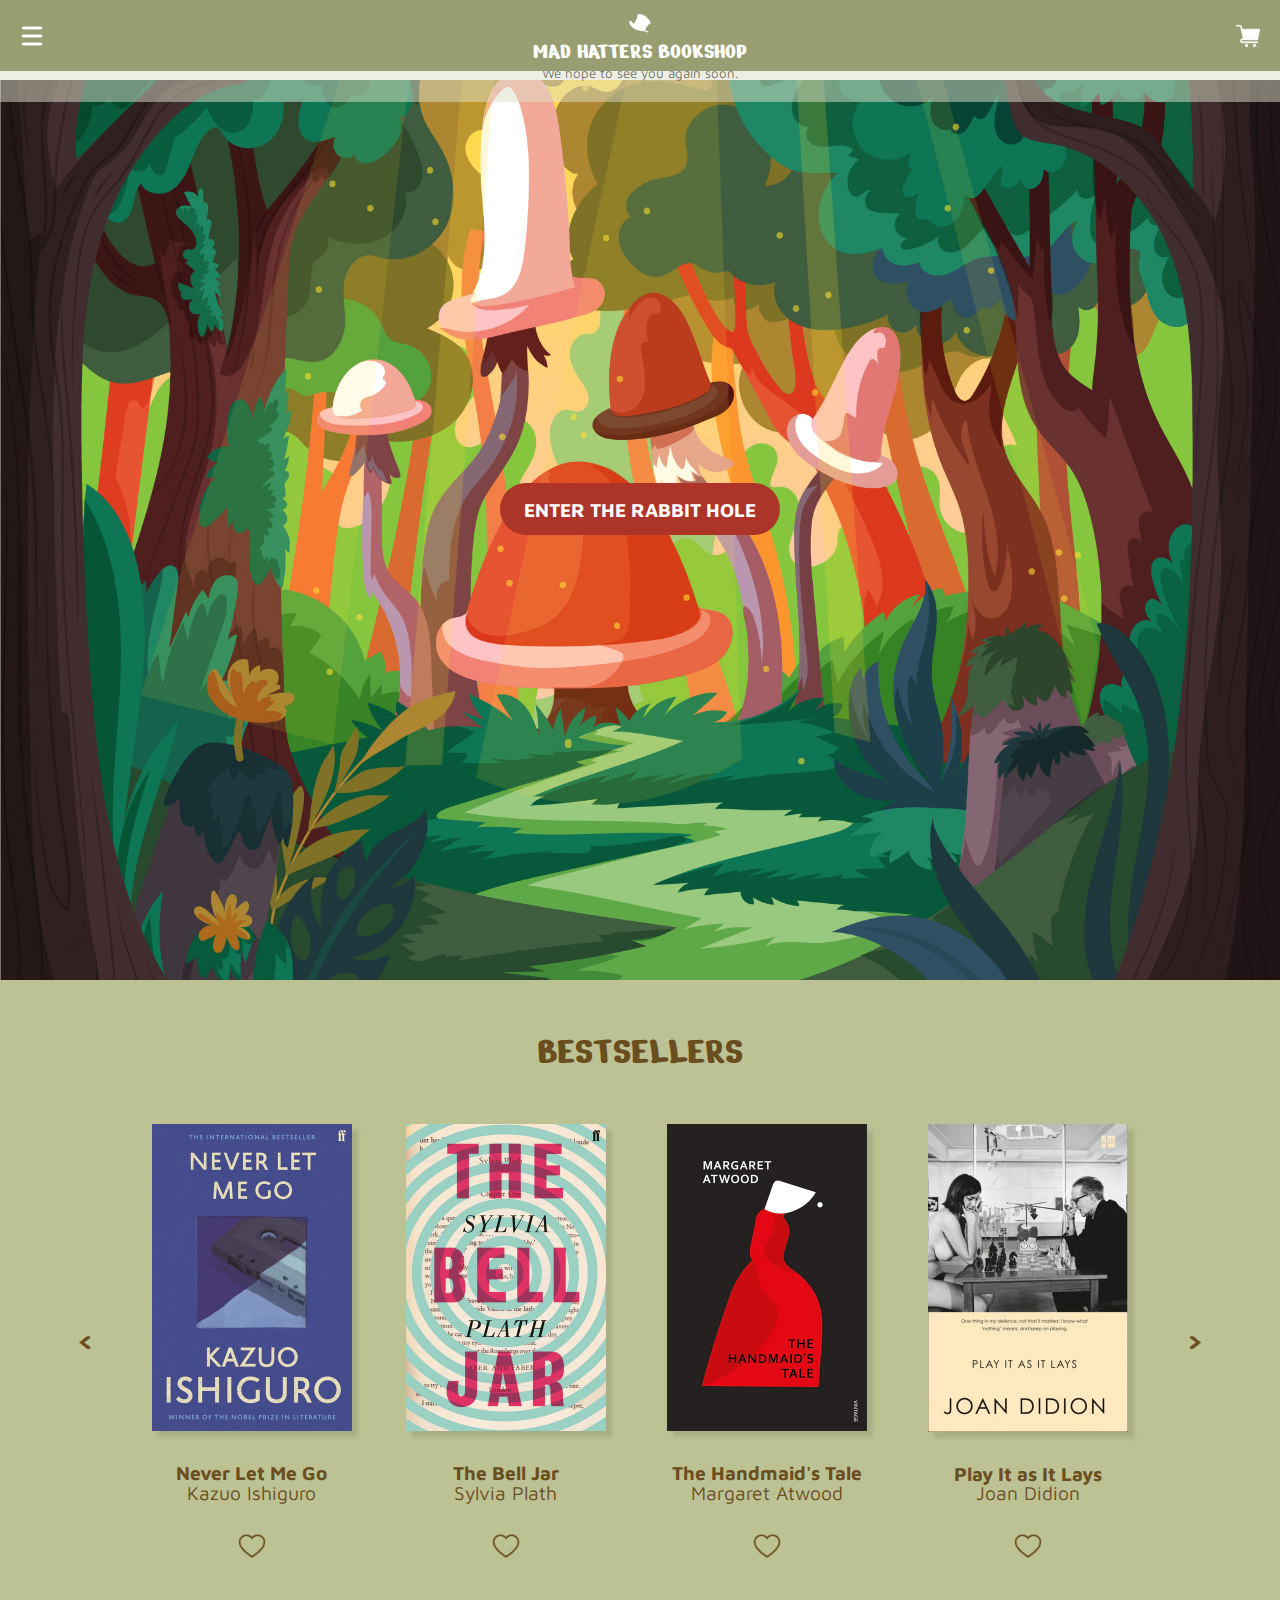
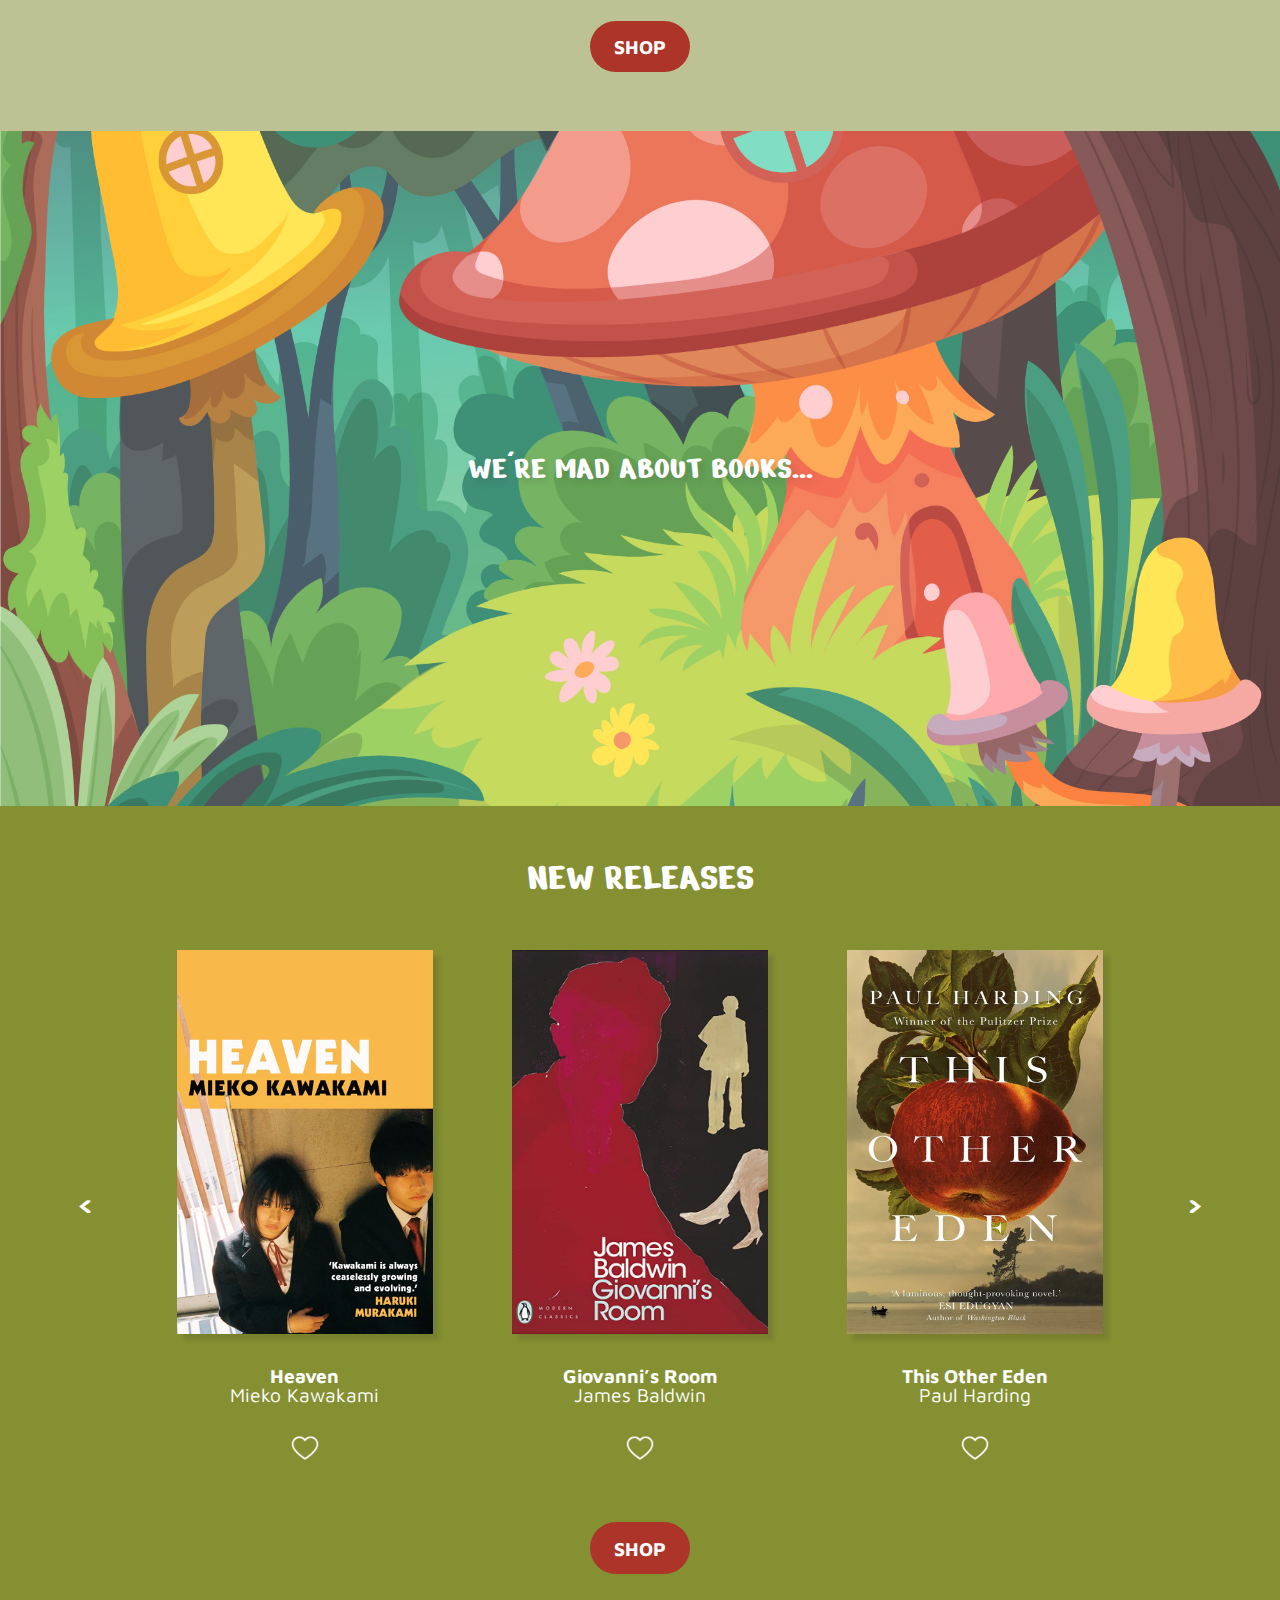
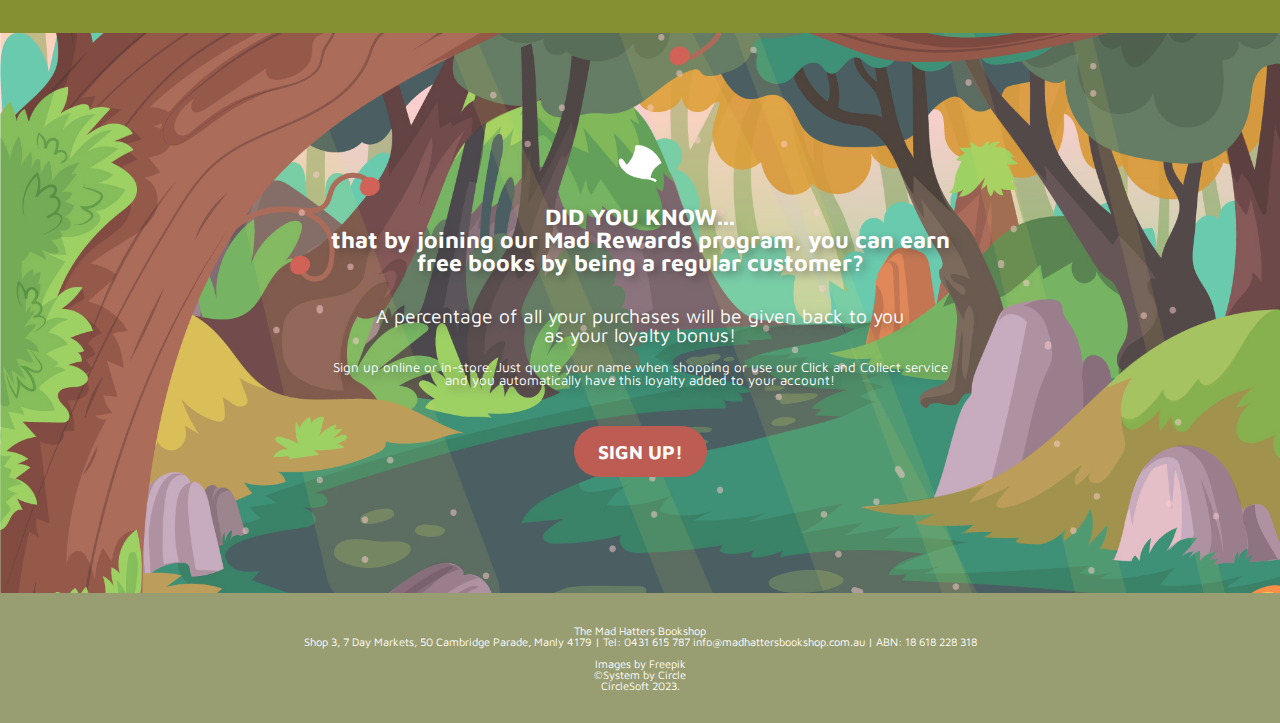
==== commit 1434506b: "quick fixes" ====
--- a/index.html
+++ b/index.html
@@ -17,8 +17,19 @@
     <link href="https://fonts.googleapis.com/css2?family=Maven+Pro:wght@400;500;600;700;800;900&display=swap" rel="stylesheet">
 </head>
 <body>
-    <!--side menu-->
-    <div id="menu" class="menu">
+    <!--order confirmation-->
+    <div id="confirmation" class="confirmation">
+        <a href="javascript:void(0)" class="close-button" onclick="closeConfirmation()">&times;</a>
+        <h6 class="bold">
+            ORDER PLACED!
+            </h6>
+            <br>
+            <h6>A confirmation email will be sent to your email shortly. 
+                Thank you for shopping at Mad Hatters Bookshop. <br> We hope to see you again soon.
+            </h6>
+    </div>
+     <!--side menu-->
+     <div id="menu" class="menu">
         <a href="javascript:void(0)" class="close-button" onclick="closeMenu()">&times;</a>
         <h3>
             <a href="#about">About</a>
@@ -86,18 +97,7 @@
                 <li onclick="openCart()"><img src="Images/icons/cart.png" alt="Cart" class="icon"></li>
             </ul>
             </div>
-             <!--order confirmation-->
-    <div id="confirmation" class="confirmation">
-        <a href="javascript:void(0)" class="close-button" onclick="closeConfirmation()">&times;</a>
-        <h6 class="bold">
-            ORDER PLACED!
-            </h6>
-            <br>
-            <h6>A confirmation email will be sent to your email shortly. 
-                Thank you for shopping at Mad Hatters Bookshop. <br> We hope to see you again soon.
-            </h6>
-    </div>
-            <input id="searchbar" class="searchbar" type="text" placeholder=""></input>
+            <input class="searchbar" type="text" placeholder=""></input>
         </div>
     </header>
     <main>
@@ -187,7 +187,7 @@
             <button class="button">SHOP</button>
         </div>
         <div class="sign-up hero-banner hero-banner--image3">
-            <img src="Images/icons/hat-white.png" alt="" class="icon icon--heart">
+            <img src="Images/icons/hat-white.png" alt="" class="icon icon--logo">
             <h4>
                 DID YOU KNOW...<br>
                 that by joining our Mad Rewards program, you can earn<br> 
--- a/styles.css
+++ b/styles.css
@@ -68,13 +68,13 @@
     text-align: left;
   }
 
+.right-align {
+    text-align: right;
+  }
+
 .nerko-one {
     font-family: Nerko One;
 }
-
-.wider-letter-spacing {
-    letter-spacing: 0.125rem;
-  }
 
 .margin-top {
     margin-top: var(--spacing-lg);
@@ -120,6 +120,13 @@
     margin: var(--spacing-sm);
 }
 
+.button--small-white{
+    font-size: var(--text-sm);
+    margin: var(--spacing-sm);
+    background-color: var(--white);
+    color: var(--green);
+}
+
 .button:hover{
     background-color: var(--white);
     color: var(--green);
@@ -215,14 +222,6 @@
     top: 0%;
     left: 0%;
     z-index: 9998;
-}
-
-.nav .confirmation{
-    display: none;
-    z-index: 9999;
-    padding: var(--spacing-lg);
-    background-color: var(--green-dark);
-    color: white;
 }
 
 ul{
@@ -621,8 +620,8 @@
 }
 
 .product__product-card__image {
-    width: 50%;
-    height: 50%;
+    width: 40%;
+    height: 40%;
     object-fit: contain;
     box-shadow: 0.5rem 0.5rem 0.25rem rgba(0, 0, 0, 0.1);
   }
@@ -631,6 +630,7 @@
 .product__product-card__content{
     display: flex;
     flex-direction: column;
+    text-align: left;
     margin-left: var(--spacing-xl);
     align-items: space-between;
 }
@@ -639,12 +639,15 @@
     margin-top: var(--spacing-xxs);
 }
 
-.product__product-card__content :nth-child(3) {
-    margin-top: var(--spacing-sm);
-    margin-bottom: var(--spacing-md);
-  }
-
-.product__product-card__content > :nth-last-child(-n+3) { /* quantity and add to cart buttons */ 
+.price {
+    margin-top: var(--spacing-xs);
+    margin-bottom: var(--spacing-sm);
+    font-family: Nerko One;
+    text-align: left;
+    letter-spacing: 0.125rem;
+  }
+
+.product__product-card__content > :nth-last-child(-n+4) { /* quantity and add to cart buttons */ 
     margin-left: auto;
 }
 
@@ -674,7 +677,7 @@
 
   
   .quantity-input {
-    width: auto;
+    width: 4rem;
     text-align: center;
     font-family: Maven Pro;
     background-color: var(--green-light);
@@ -683,7 +686,7 @@
     padding: 0.4rem;
     font-size: 1rem;
     cursor: pointer;
-    margin: var(--spacing-xl) var(--spacing-md);
+    margin: var(--spacing-md) var(--spacing-md);
   }
   
 
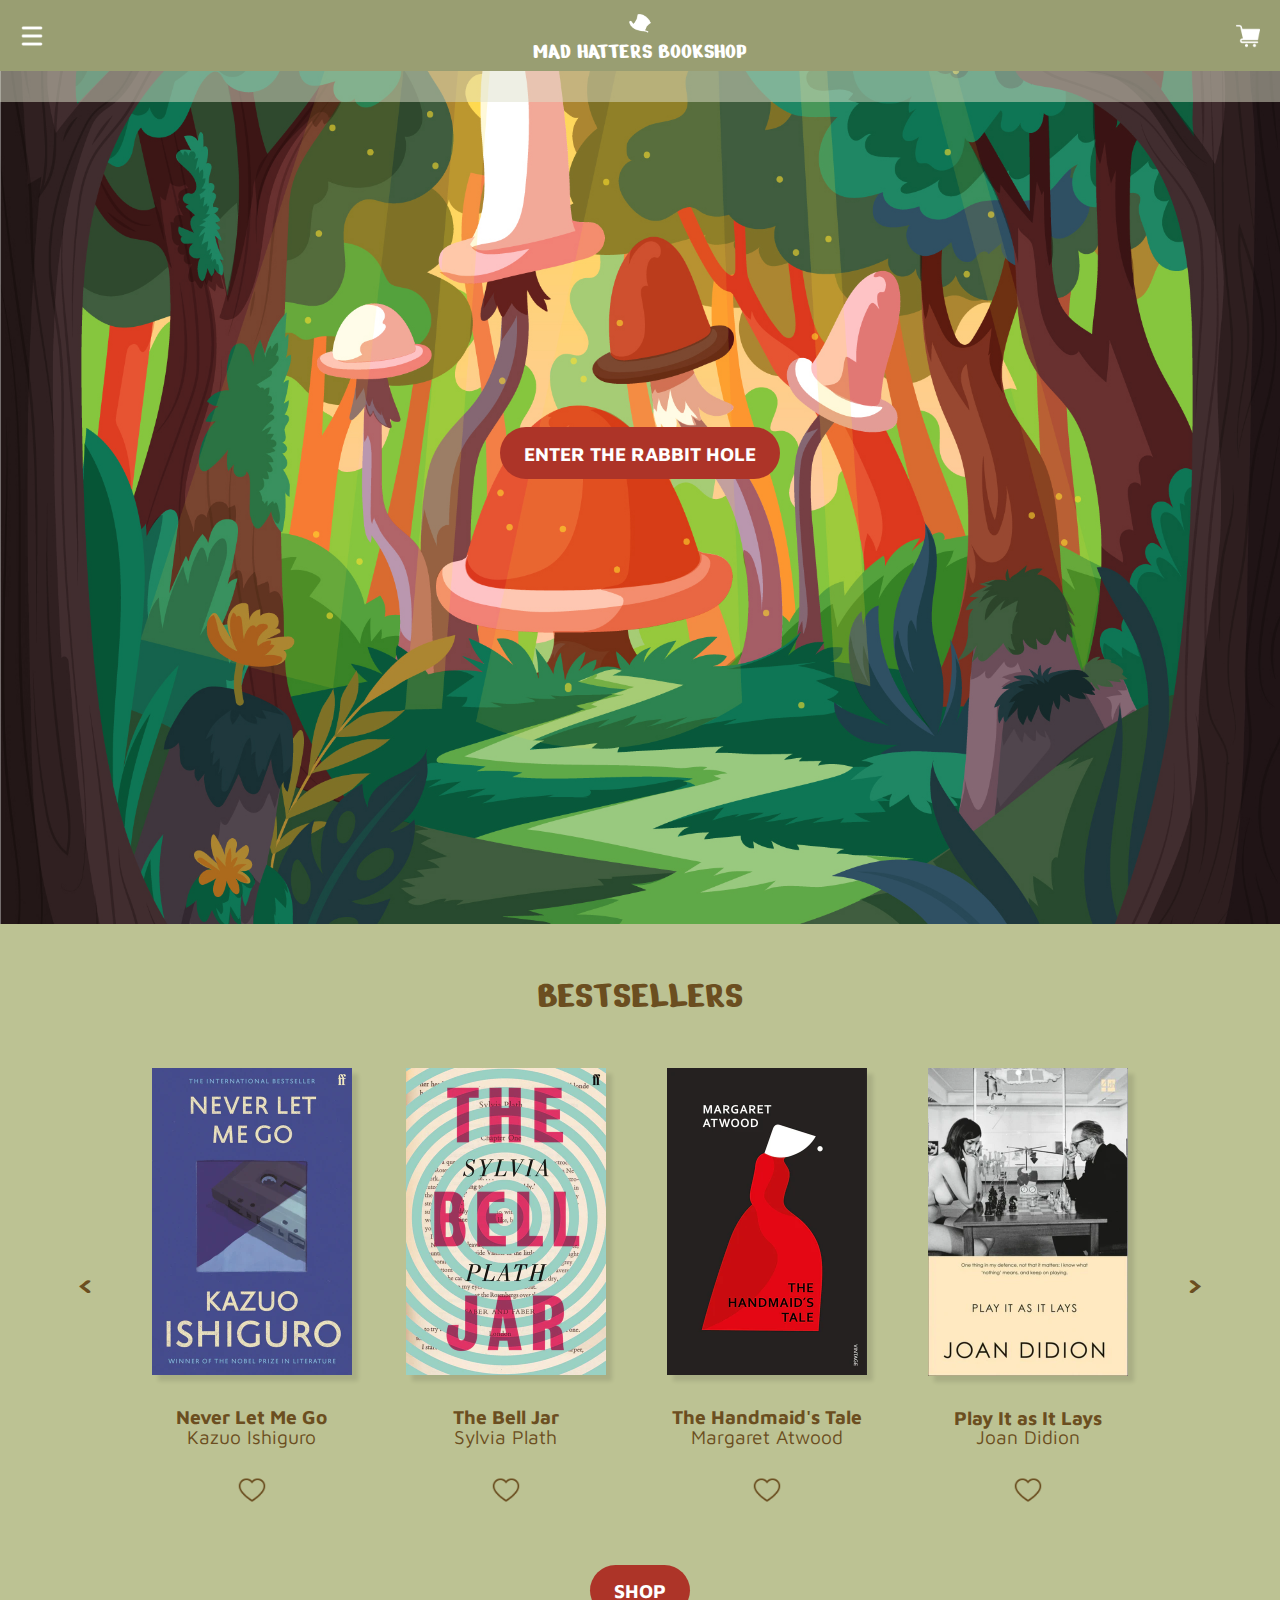
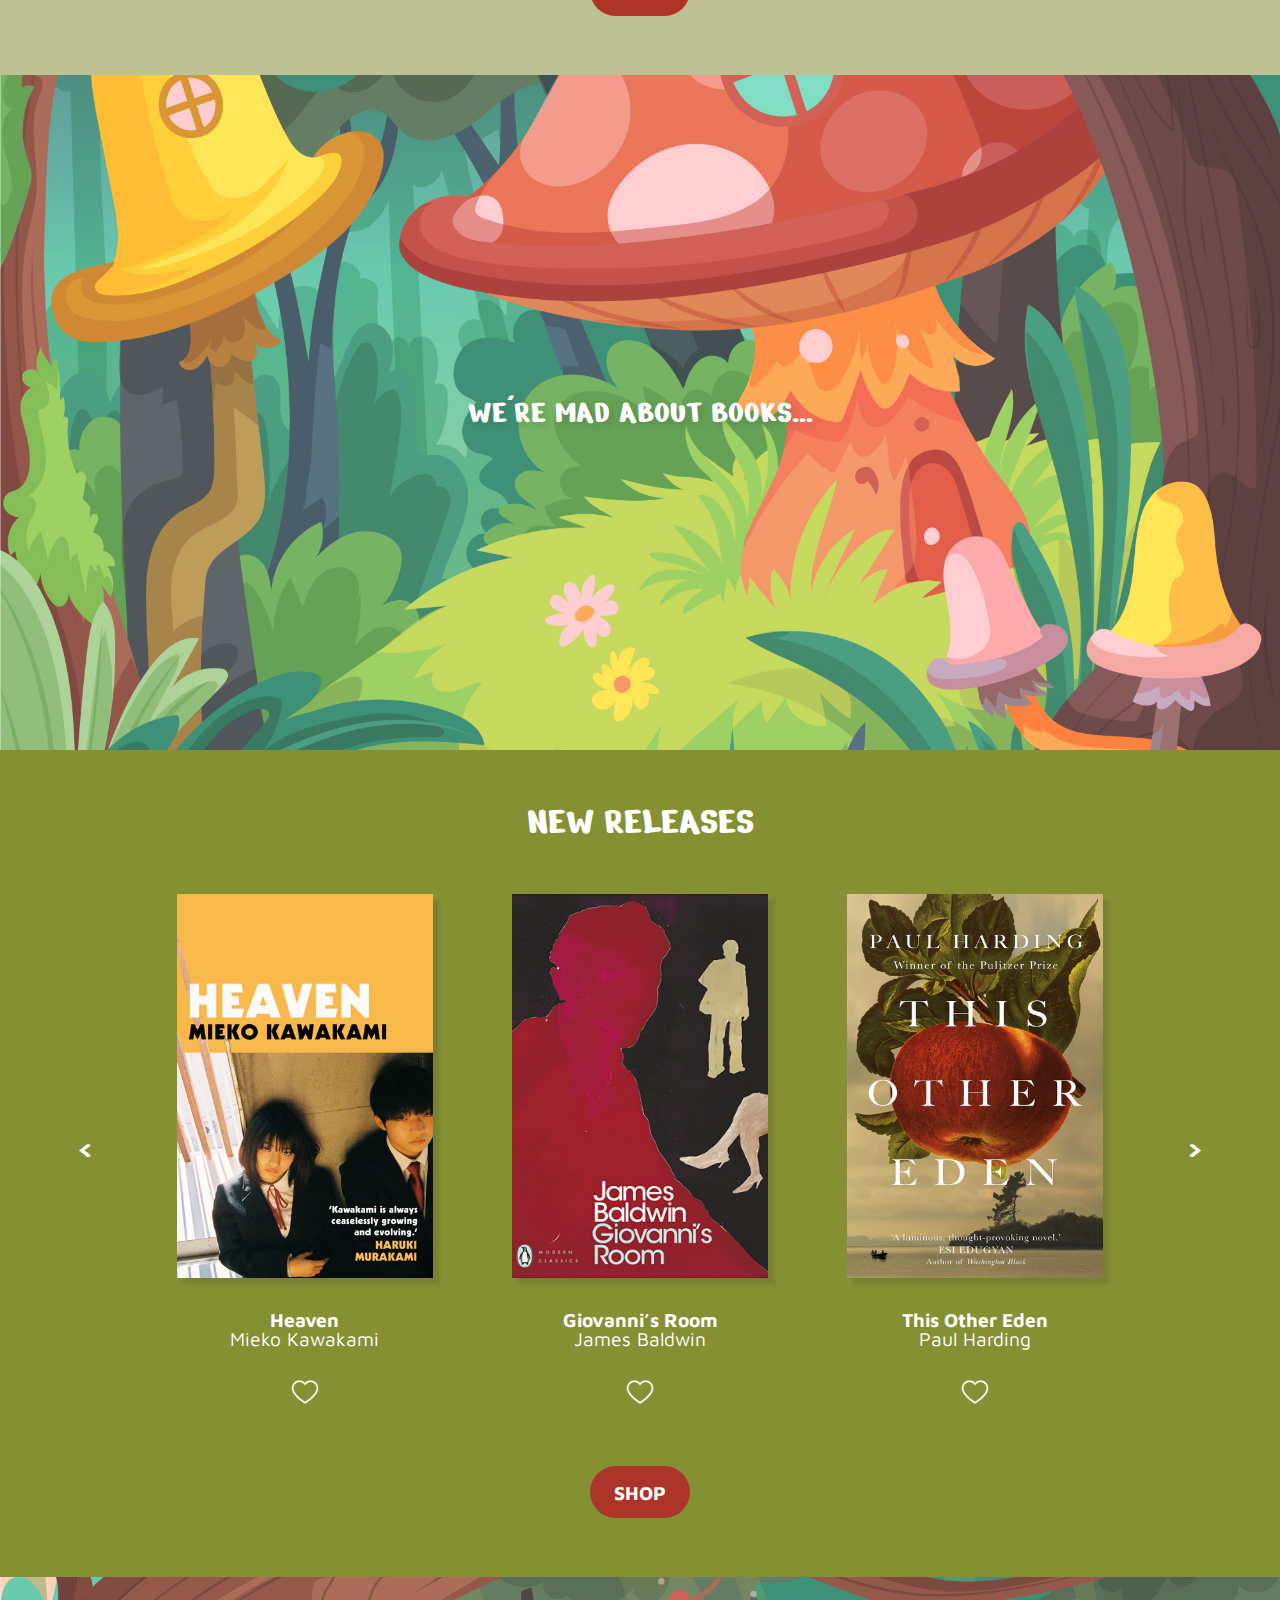
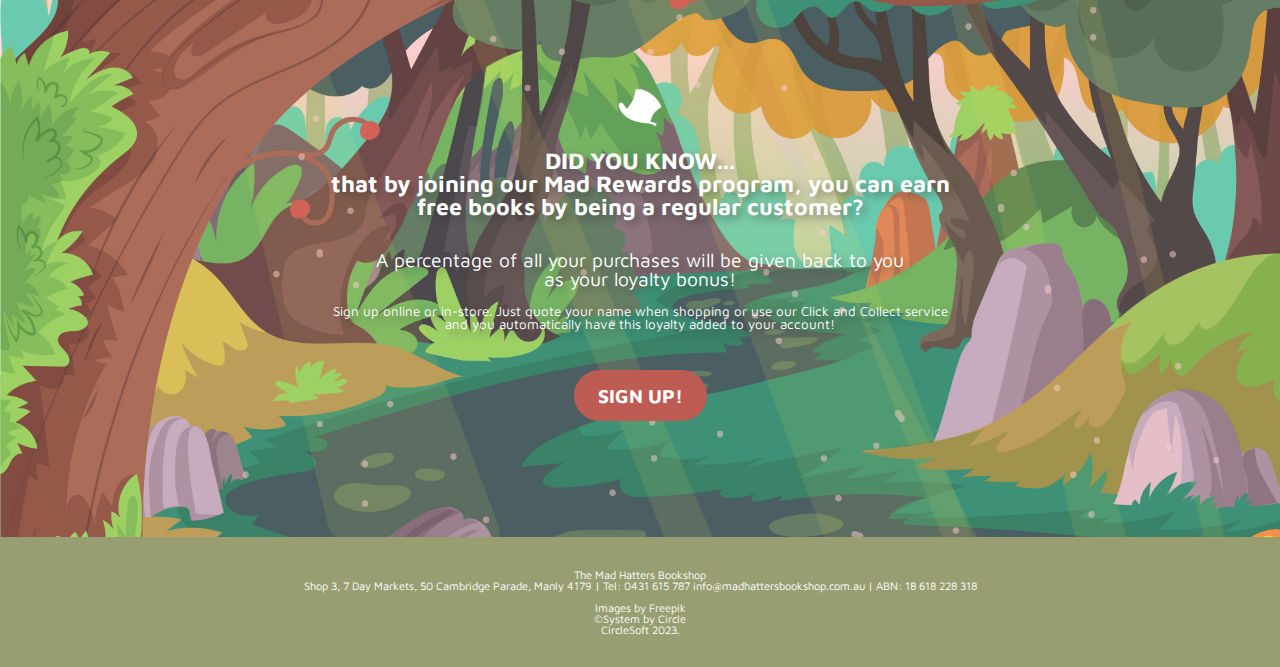
==== commit 116510e0: "Merge branch 'main' of https://github.com/qiqqy/INFO20005-Project" ====
--- a/index.html
+++ b/index.html
@@ -17,19 +17,8 @@
     <link href="https://fonts.googleapis.com/css2?family=Maven+Pro:wght@400;500;600;700;800;900&display=swap" rel="stylesheet">
 </head>
 <body>
-    <!--order confirmation-->
-    <div id="confirmation" class="confirmation">
-        <a href="javascript:void(0)" class="close-button" onclick="closeConfirmation()">&times;</a>
-        <h6 class="bold">
-            ORDER PLACED!
-            </h6>
-            <br>
-            <h6>A confirmation email will be sent to your email shortly. 
-                Thank you for shopping at Mad Hatters Bookshop. <br> We hope to see you again soon.
-            </h6>
-    </div>
-     <!--side menu-->
-     <div id="menu" class="menu">
+    <!--side menu-->
+    <div id="menu" class="menu">
         <a href="javascript:void(0)" class="close-button" onclick="closeMenu()">&times;</a>
         <h3>
             <a href="#about">About</a>
@@ -97,7 +86,18 @@
                 <li onclick="openCart()"><img src="Images/icons/cart.png" alt="Cart" class="icon"></li>
             </ul>
             </div>
-            <input class="searchbar" type="text" placeholder=""></input>
+             <!--order confirmation-->
+    <div id="confirmation" class="confirmation">
+        <a href="javascript:void(0)" class="close-button" onclick="closeConfirmation()">&times;</a>
+        <h6 class="bold">
+            ORDER PLACED!
+            </h6>
+            <br>
+            <h6>A confirmation email will be sent to your email shortly. 
+                Thank you for shopping at Mad Hatters Bookshop. <br> We hope to see you again soon.
+            </h6>
+    </div>
+            <input id="searchbar" class="searchbar" type="text" placeholder=""></input>
         </div>
     </header>
     <main>
--- a/styles.css
+++ b/styles.css
@@ -68,10 +68,6 @@
     text-align: left;
   }
 
-.right-align {
-    text-align: right;
-  }
-
 .nerko-one {
     font-family: Nerko One;
 }
@@ -224,6 +220,14 @@
     z-index: 9998;
 }
 
+.nav .confirmation{
+    display: none;
+    z-index: 9999;
+    padding: var(--spacing-lg);
+    background-color: var(--green-dark);
+    color: white;
+}
+
 ul{
     display: flex;
     justify-content: space-between;
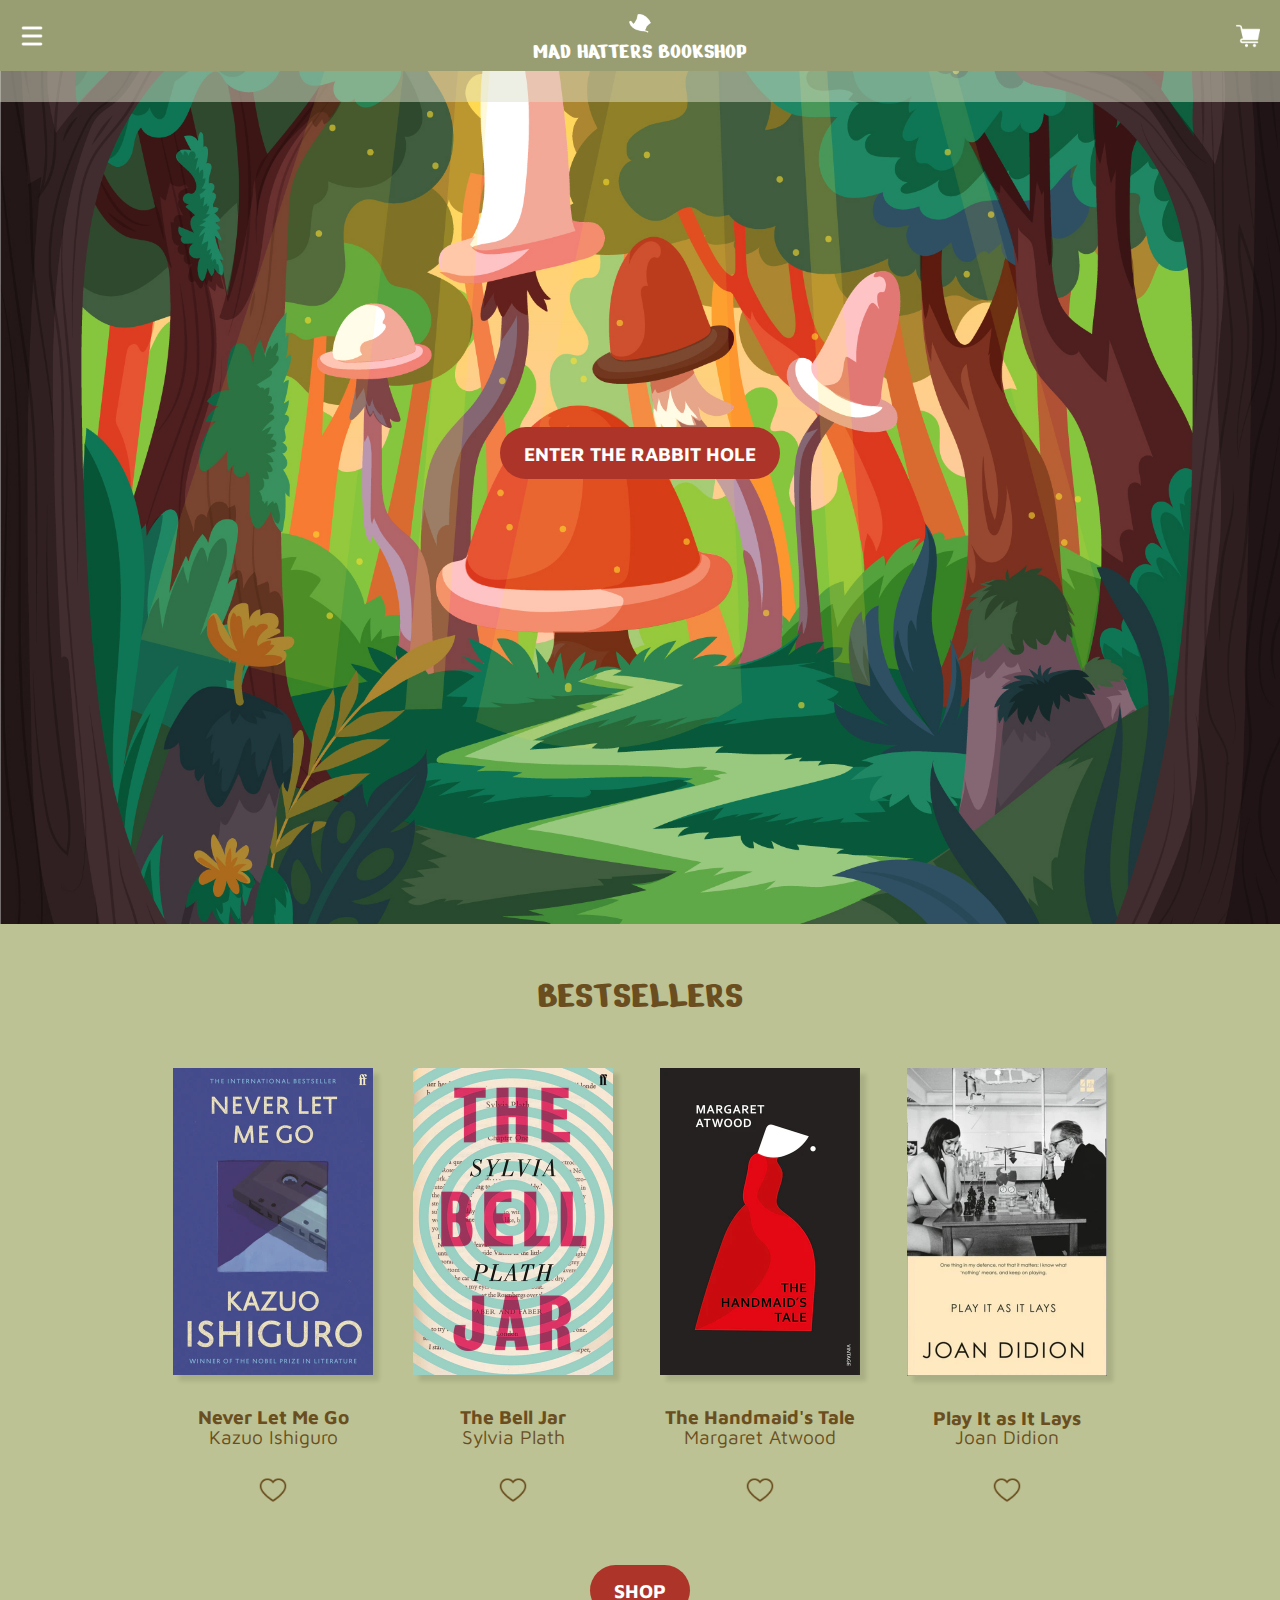
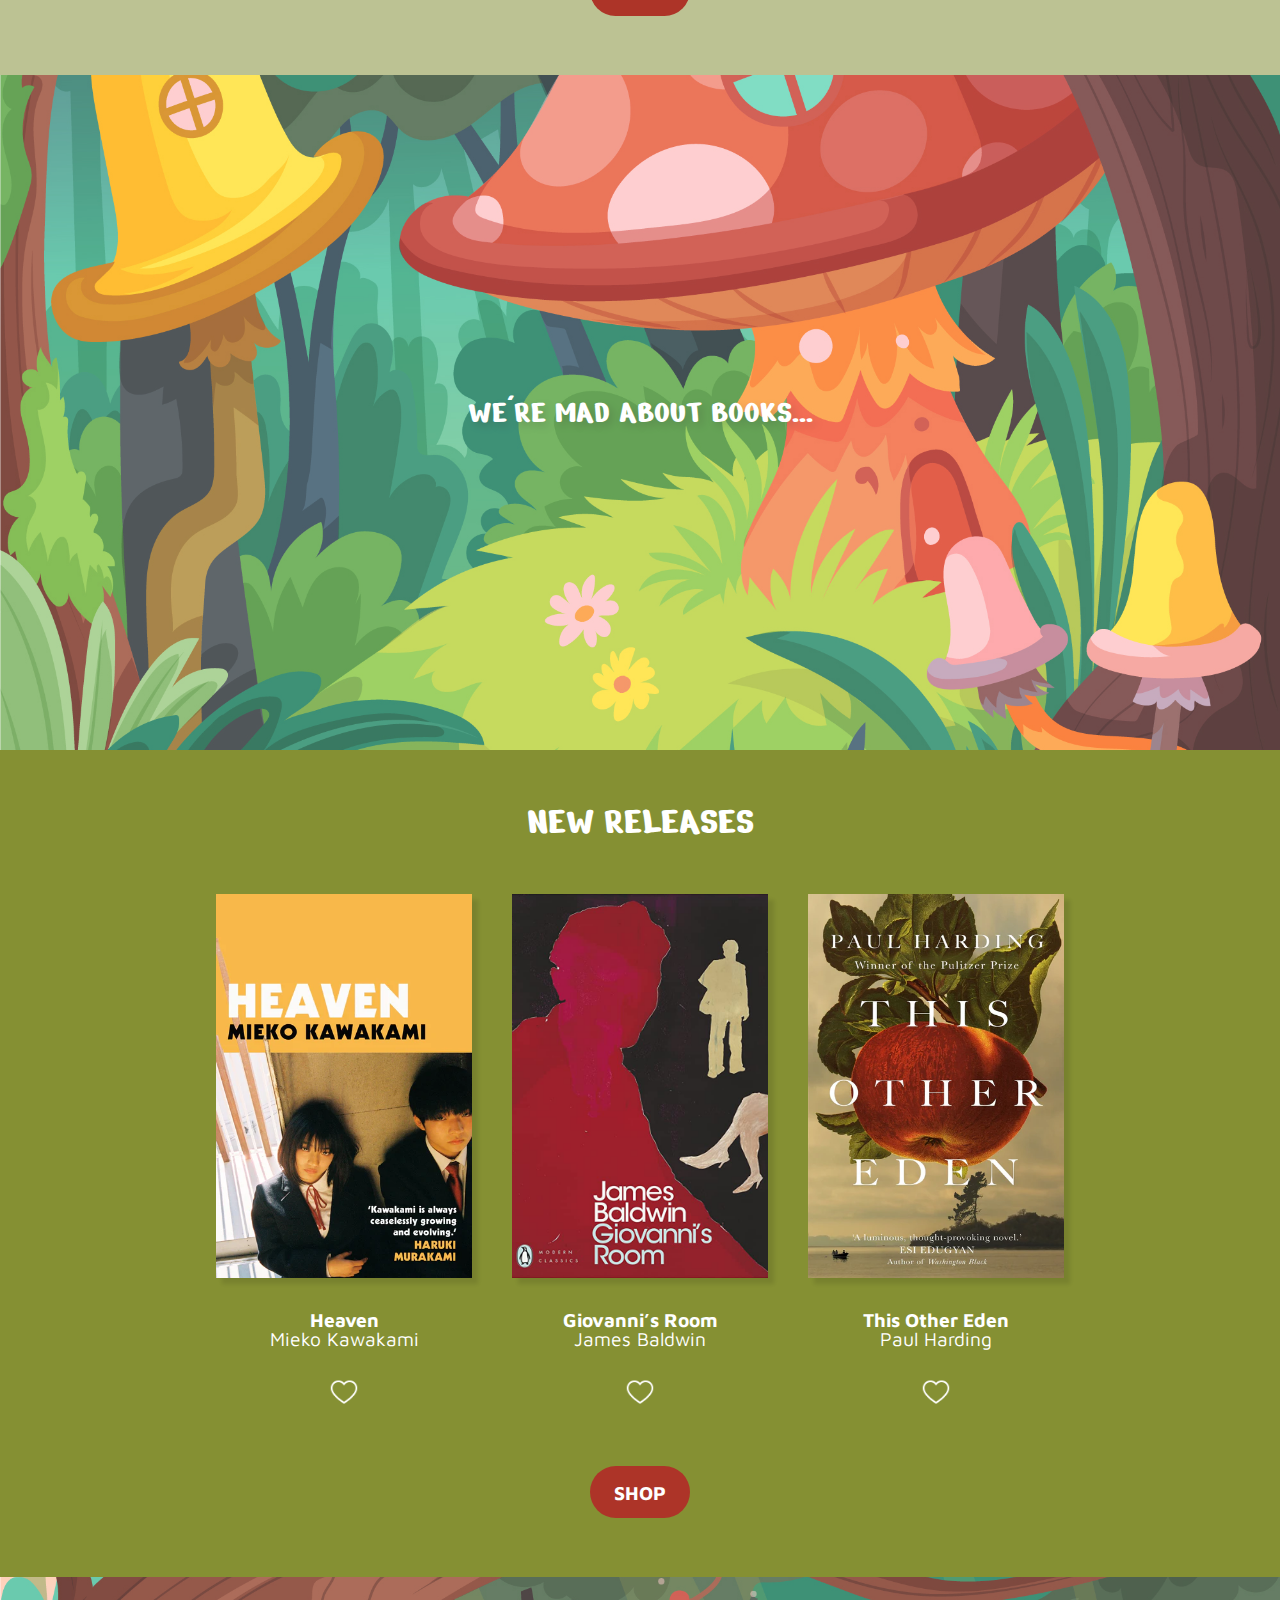
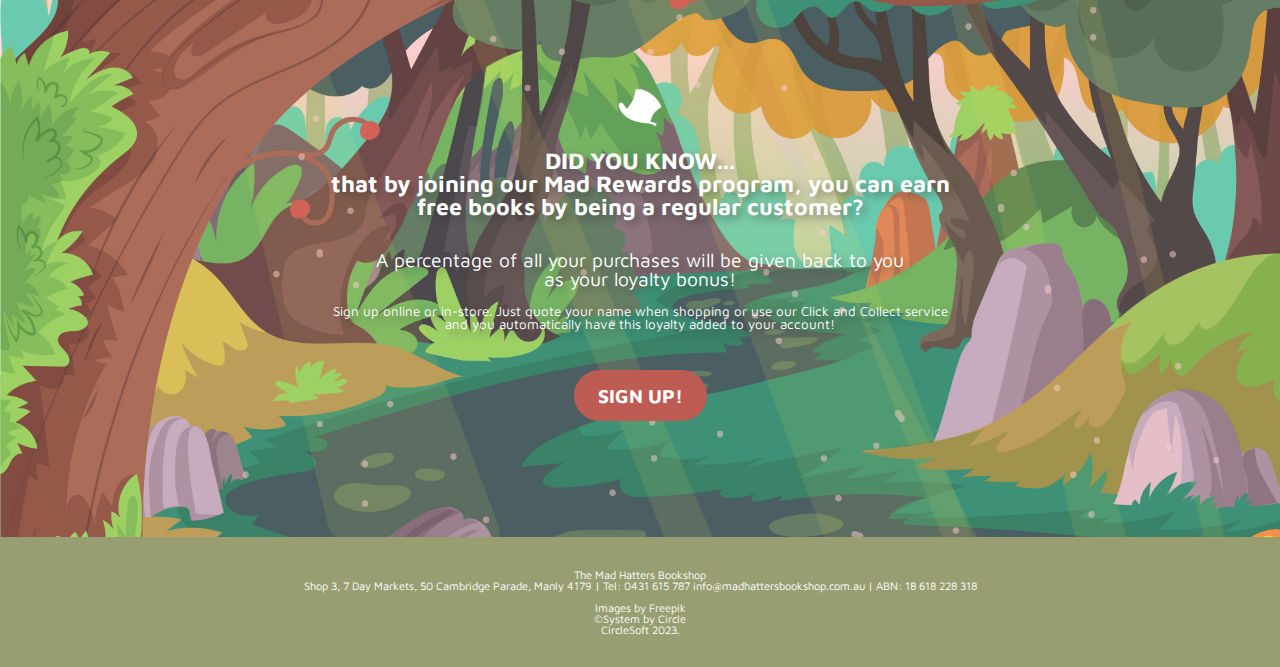
==== commit d9bb168b: "centered books" ====
--- a/index.html
+++ b/index.html
@@ -66,7 +66,7 @@
         <div class="cart-bottom">
             <div class="cart-total">
                 <h4>TOTAL:</h4>
-                <h4>46.00 AUD</h4>
+                <h4>50.00 AUD</h4>
             </div>
             <button class="button" onclick = "redirectToCheckout()">CHECKOUT</button>
         </div>
@@ -107,7 +107,6 @@
         <div id="bestsellers" class="bestsellers">
             <h1>BESTSELLERS</h1>
             <div class="books-block">
-                <button class="scroll-arrow">&lt;</button>
                 <div class="product-card">
                     <img src="Images/book-covers/never-let-me-go.webp" alt="Never Let Me Go by Kazuo Ishiguro" class="product-card__image">
                     <div class="product-card__content">
@@ -144,7 +143,6 @@
                     <img src="Images/icons/heart.png" class="icon icon--heart">
                     <img src="Images/icons/heart-filled.png" class="icon">
                 </div>
-                <button class="scroll-arrow">&gt;</button>
             </div>
             <button onclick = "redirectToShopping()" class="button">SHOP</button>
         </div>
@@ -154,7 +152,6 @@
         <div class="new-releases">
             <h1>NEW RELEASES</h1>
             <div class="books-block books-block--white">
-                <button class="scroll-arrow scroll-arrow--white">&lt;</button>
                 <div class="product-card">
                     <img src="Images/book-covers/heaven.webp" alt="Heaven by Mieko Kawakami" class="product-card__image product-card__image--large">
                     <div class="product-card__content">
@@ -182,7 +179,6 @@
                     <img src="Images/icons/heart-white.png" class="icon icon--heart">
                     <img src="Images/icons/heart-filled.png" class="icon">
                 </div>
-                <button class="scroll-arrow scroll-arrow--white">&gt;</button>
             </div>
             <button class="button">SHOP</button>
         </div>
--- a/styles.css
+++ b/styles.css
@@ -442,8 +442,9 @@
 .books-block{
     display: flex;
     flex-wrap: wrap;
-    justify-content: space-between;
-    margin: var(--spacing-lg) var(--spacing-xl) var(--spacing-xxxs) var(--spacing-xl);
+    justify-content: center; 
+    align-items: center; 
+    margin: var(--spacing-lg) var(--spacing-xxxl) var(--spacing-xxxs) var(--spacing-xxxl);
     color: var(--brown);
 }
 
@@ -872,4 +873,68 @@
     color: var(--brown);
     align-self: flex-end;
     margin-right: var(--spacing-xxxs);
+}
+
+/* MEDIA QUERIES */ 
+
+@media (max-width: 768px) {
+
+    /* MEDIA QUERY FOR PRODUCT PAGES */
+    .product-block {
+        display: flex;
+        flex-direction: column;
+        align-items: center;
+    }
+
+    .product__product-card__image {
+        width: 100%;
+        height: auto;
+    }
+
+    .product__product-card__content {
+        width: 100%;
+        margin-top: 2rem;
+        box-sizing: border-box;
+    }
+
+    /* MEDIA QUERY FOR CHECKOUT */ 
+    .form-group-half {
+        display: flex;
+        flex-direction: column;
+    }
+
+    .form-group-half input {
+        margin-bottom: 1rem;
+    }
+
+    .checkout {
+        flex-direction: column;
+    }
+
+    .payment-form {
+        width: 68vw;
+        order: 2;
+    }
+
+    .review {
+        order: 1;
+    }
+
+    .radio-options {
+        flex-direction: column;
+    }
+
+    .radio-button {
+        margin-bottom: 1rem;
+        max-width: initial;
+    }
+
+    .calculations .headings {
+        display: flex;
+        flex-direction: column;
+    }
+
+    .calculations .headings h6 {
+        margin-bottom: 0.5rem;
+    }
 }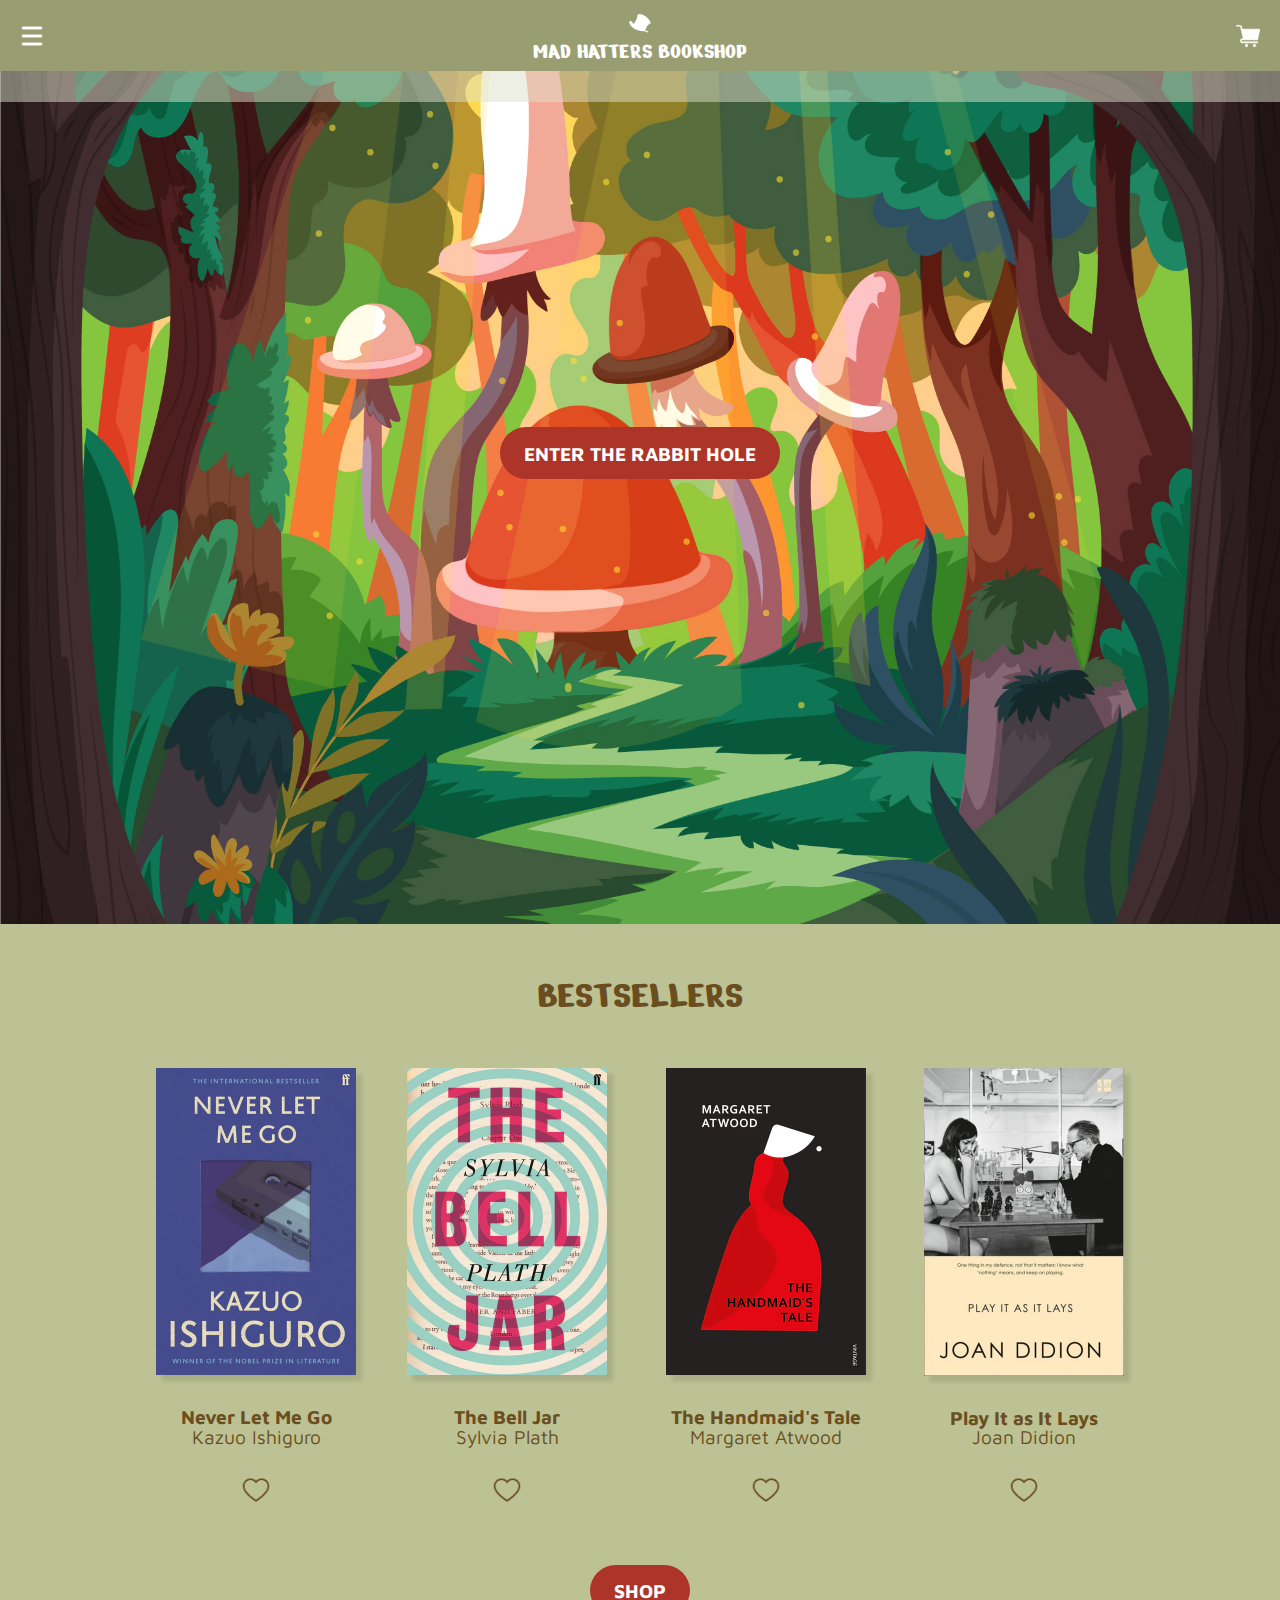
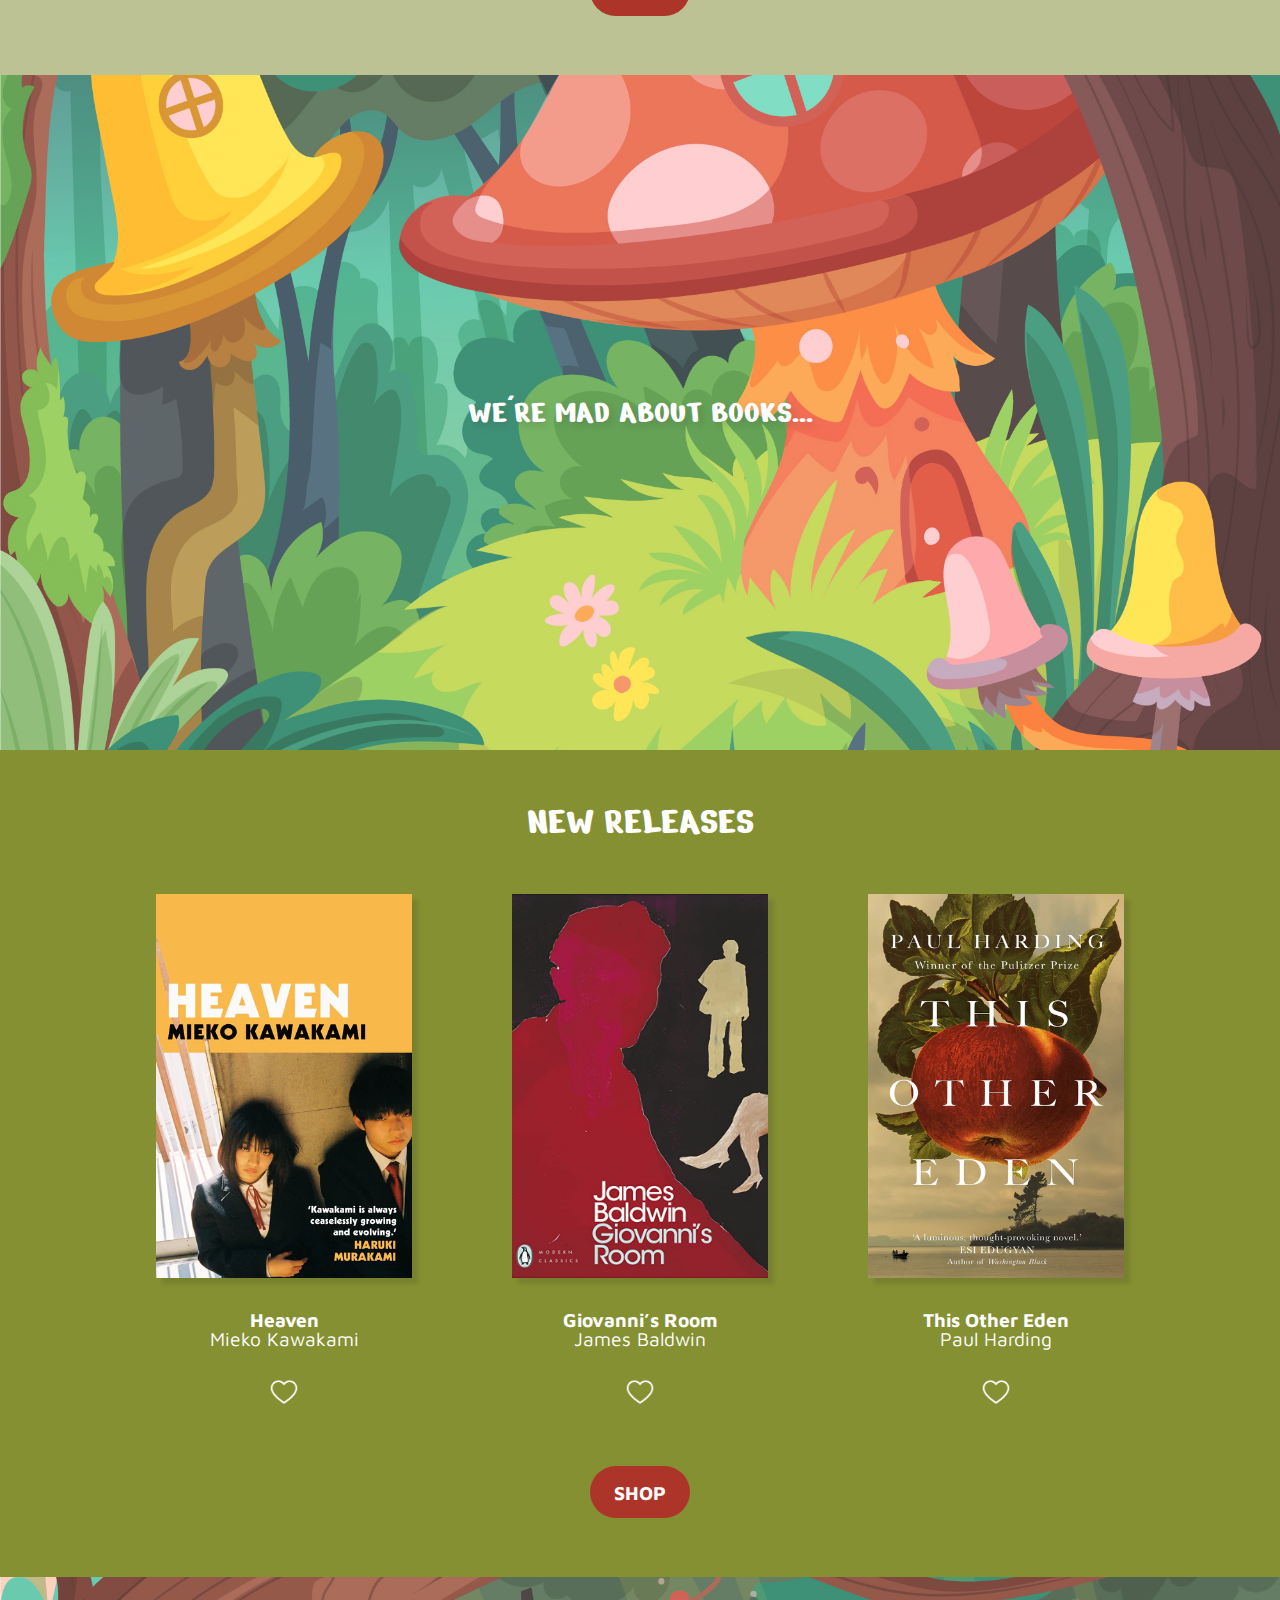
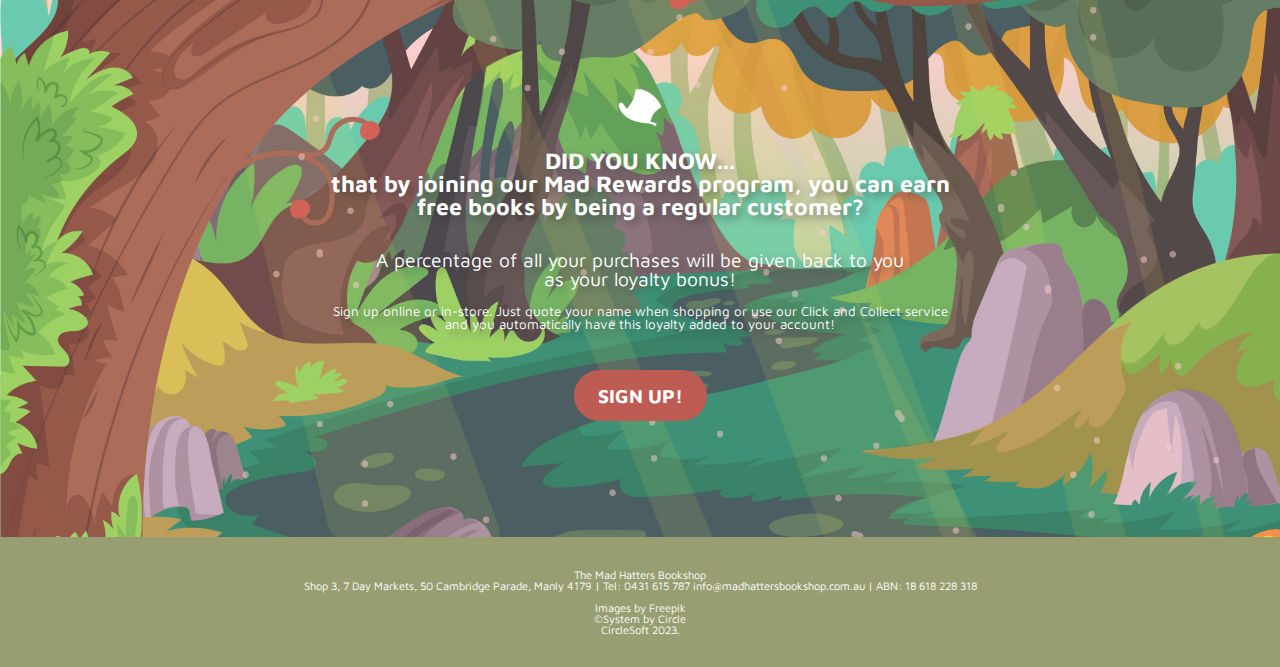
==== commit b57314a7: "fixed horrible revert mistake" ====
--- a/styles.css
+++ b/styles.css
@@ -442,9 +442,16 @@
 .books-block{
     display: flex;
     flex-wrap: wrap;
-    justify-content: center; 
-    align-items: center; 
+    justify-content: space-between;
     margin: var(--spacing-lg) var(--spacing-xxxl) var(--spacing-xxxs) var(--spacing-xxxl);
+    color: var(--brown);
+}
+
+.recommendations{
+    display: flex;
+    flex-wrap: wrap;
+    justify-content: space-between;
+    margin: var(--spacing-lg) var(--spacing-xl) var(--spacing-xxxs) var(--spacing-xl);
     color: var(--brown);
 }
 
@@ -622,6 +629,10 @@
     flex-direction: row;
     justify-content: center;
     margin: var(--spacing-lg);
+}
+
+.product__books-block{
+    margin: var(--spacing-lg) var(--spacing-xl) var(--spacing-xxxs) var(--spacing-xl);
 }
 
 .product__product-card__image {
